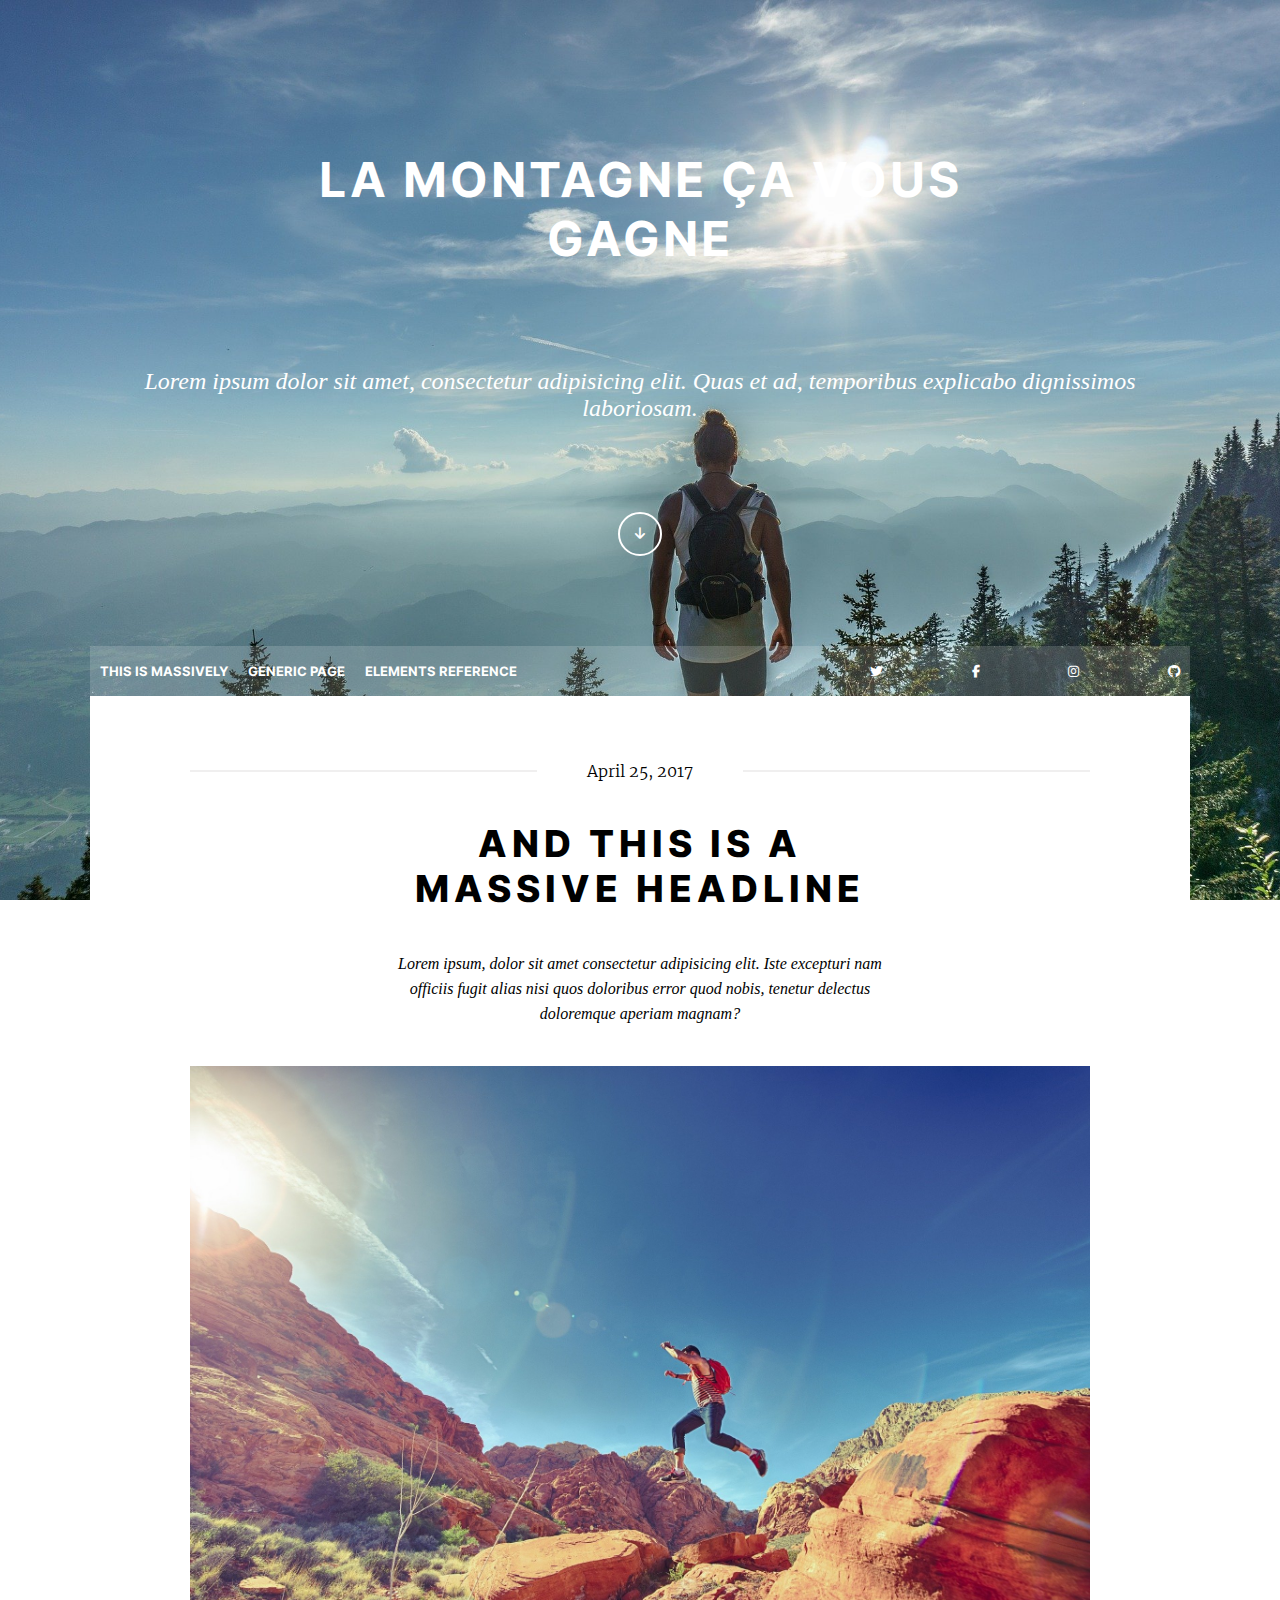
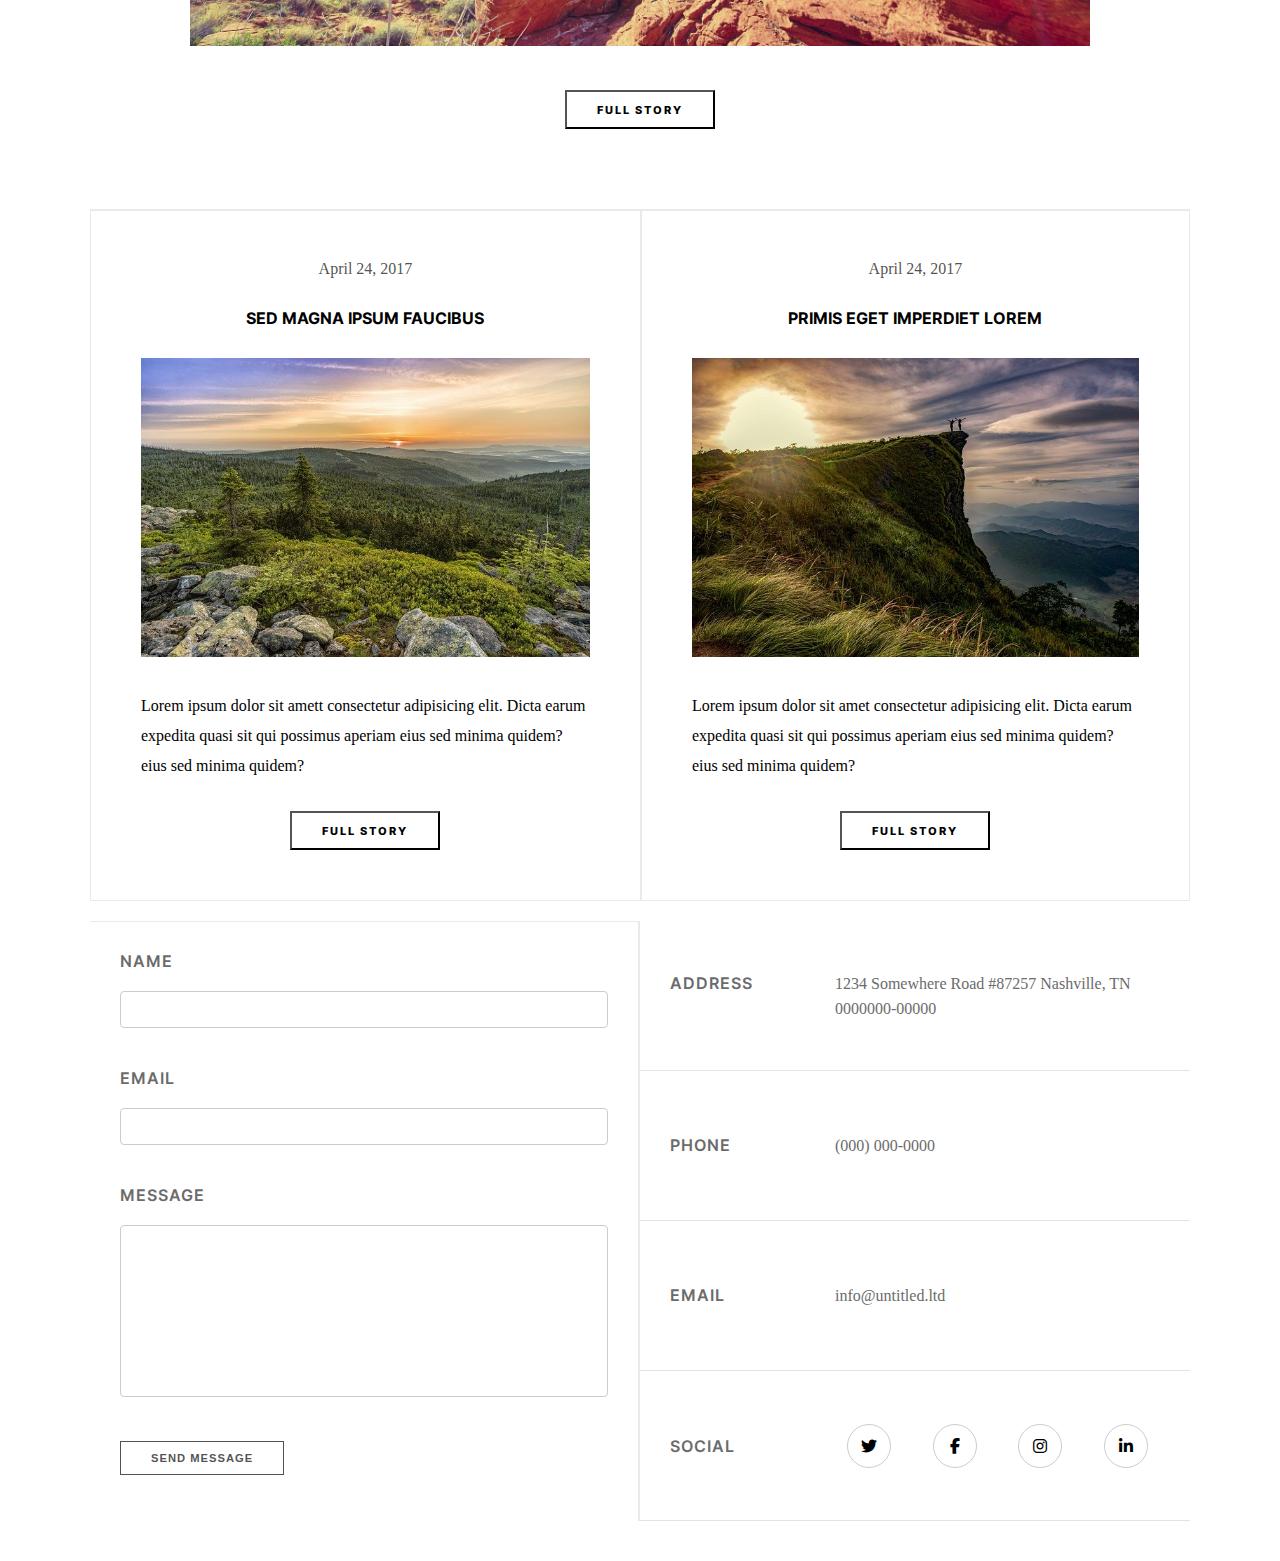
==== index.html @ 42249252 "ok" ====
<!DOCTYPE html>
<html lang="fr">
  <head>
    <meta charset="UTF-8" />
    <meta http-equiv="X-UA-Compatible" content="IE=edge" />
    <meta name="viewport" content="width=device-width, initial-scale=1.0" />
    <title>La Montagne</title>
    
    <link rel="stylesheet" href="assets/styles/index.css">
    <!-- Fonts awesome -->
    <link
      rel="stylesheet"
      href="https://cdnjs.cloudflare.com/ajax/libs/font-awesome/6.3.0/css/all.min.css"
      referrerpolicy="no-referrer"
    />
  </head>
  <body>
    <header>
      <h1>la montagne ça vous gagne</h1>
      <p>
        Lorem ipsum dolor sit amet, consectetur adipisicing elit. Quas et ad,
        temporibus explicabo dignissimos laboriosam.
      </p>
      <button class="arrow"><i class="fa-solid fa-arrow-down"></i></i></button>     

      <nav>         
          <ul class="left-side">
          <li><a href="#">this is massively</a></li>
          <li><a href="#">generic page</a></li>
          <li><a href="#">elements reference</a></li>
          </ul>
          <ul class="right-side">
          <li><a href=""><i class="fa-brands fa-twitter"></i></a></li>
          <li><a href=""><i class="fa-brands fa-facebook-f"></i></a></li>
          <li><a href=""><i class="fa-brands fa-instagram"></i></a></li>
          <li><a href=""><i class="fa-brands fa-github"></i></a></li>
          </ul>        
      </nav>

    </header>

    <section class="section1">
        <div class="massive">
          <div class="hr-sect">April 25, 2017</div>
                <h2>and this is a massive headline</h2>
            <p>Lorem ipsum, dolor sit amet consectetur adipisicing elit. Iste excepturi nam officiis fugit alias nisi quos doloribus error quod nobis, tenetur delectus doloremque aperiam magnam?</p>
         <img src="assets/images/pic01.jpg" alt="">
         <button><a href="">full story</a></button>
        </div>
    </section>

    <section class="section2">
        <div class="container">
            <div class="date">april 24, 2017</div>
            <h3>sed magna ipsum faucibus</h3>
            <div class="mn-pic">
              <img src="/assets/images/pic02.jpg" alt="photo foret luxuriante" />
              <p>Lorem ipsum dolor sit amett consectetur adipisicing elit. Dicta earum expedita quasi sit qui possimus aperiam eius sed minima quidem? eius sed minima quidem?</p>
            </div>
            <button><a href="">full story</a></button>
        </div>
    
        <div class="container"">
            <div class="date">april 24, 2017</div>
            <h3>primis eget imperdiet lorem</h3>
            <div class="mn-pic">
              <img src="/assets/images/pic03.jpg" alt="photo d'une falaise en plein foret" />
              <p>Lorem ipsum dolor sit amet consectetur adipisicing elit. Dicta earum expedita quasi sit qui possimus aperiam eius sed minima quidem? eius sed minima quidem?</p>
            </div>
            <button><a href="">full story</a></button>
        </div>
    </section>

    <footer>
        <form action="">
            <div class="form">
                <div class="name">
                    <label for="name">name</label>
                    <input type="text">
                </div>
                <div class="email">
                    <label for="email">email</label>
                    <input type="text">
                </div>
                <div class="message">
                    <label for="message">message</label>
                    <textarea name="" id="" cols="30" rows="10"></textarea>
                </div>
                <button type="submit">send message</button>
            </div>
        </form>
        <div class="contacts">
            <div class="address">
                <span>address</span>
                <p>1234 Somewhere Road #87257 Nashville, TN 0000000-00000</p>
            </div>
            <div class="phone">
                <span>phone</span>
                <p>(000) 000-0000</p>
            </div>
            <div class="email">
                <span>email</span>
                <p>info@untitled.ltd</p>
            </div>
            <div class="social">
                <span>social</span>
                <ul>
                    <li>
                      <a href="">
                        <i class="fa-brands fa-twitter"></i>
                      </a>
                    </li>
                    <li>
                      <a href="">
                        <i class="fa-brands fa-facebook-f"></i>
                      </a>
                    </li>
                    <li>
                      <a href="">
                        <i class="fa-brands fa-instagram"></i>
                      </a>
                    </li>
                    <li>
                      <a href="">
                        <i class="fa-brands fa-linkedin-in"></i>
                      </a>
                    </li>
                    
                  </ul>
            </div>
        </div>
    </footer>
  </body>
</html>
---- assets/styles/index.css ----
@font-face {
  font-family: "font1";
  src: url(/assets/fonts/Inter-VariableFont_slnt\,wght.ttf);
}
@font-face {
  font-family: "font2";
  src: url(/assets/fonts/Merriweather-Light.ttf);
}
* {
  margin: 0;
  padding: 0;
  box-sizing: border-box;
  list-style: none;
}

body {
  background: url(/assets/images/bg.jpg) fixed center/cover;
  margin: 0 auto;
  max-width: 1100px;
}
@media screen and (max-width: 690px) {
  body {
    margin: 10px;
  }
}

a {
  text-decoration: none;
  font-family: font1, sans-serif;
}

header {
  min-height: 400px;
  background-color: transparent;
  margin: 0 auto;
  padding: 50px 0 0 0;
}
@media screen and (max-width: 690px) {
  header {
    width: 100%;
  }
}
header h1 {
  font-family: font1, sans-serif;
  color: #fff;
  font-weight: bold;
  text-transform: uppercase;
  letter-spacing: 3px;
  text-align: center;
  width: 700px;
  margin: 100px auto;
  font-size: 3rem;
}
@media screen and (max-width: 690px) {
  header h1 {
    font-size: 2rem;
    width: 100%;
  }
}
header p {
  font-style: italic;
  color: #fff;
  text-align: center;
  margin: 20px;
  font-size: 1.5rem;
}
header button {
  margin: 0 auto;
  border-radius: 50%;
  border: 2px solid #fff;
  padding: 10px;
  border-radius: 50px;
  width: 44px;
  height: 44px;
  display: flex;
  justify-content: center;
  align-items: center;
  transition: 0.3s;
  background: transparent;
  margin-top: 90px;
}
header .arrow {
  display: flex;
  justify-content: center;
  color: #fff;
}

nav {
  display: flex;
  justify-content: space-between;
  background-color: rgba(255, 255, 255, 0.164);
  margin-top: 90px;
  height: 50px;
}
nav .right-side {
  width: 30%;
}
@media screen and (max-width: 690px) {
  nav .right-side {
    display: none;
  }
}
@media screen and (max-width: 690px) {
  nav .left-side {
    width: 100%;
    text-align: center;
  }
}
nav ul {
  overflow: hidden;
  display: flex;
  justify-content: space-between;
}
nav li {
  display: flex;
  justify-content: space-between;
  align-items: center;
}
nav li:hover {
  background: rgb(240, 239, 239);
}
nav a {
  color: #fff;
  font-family: font1, sans-serif;
  font-weight: 700;
  text-transform: uppercase;
  font-size: 0.8rem;
  height: auto;
  padding: 10px;
  transition: 0.9s;
}
nav a:hover {
  color: black;
}

.section1 {
  background: #fff;
  padding-bottom: 30px;
}
.section1 .massive {
  text-align: center;
  padding: 50px;
}
.section1 .hr-sect {
  display: flex;
  flex-basis: 80%;
  align-items: center;
  color: black;
  font-family: font2, sans-serif;
  margin: 15px 0px;
}
.section1 .hr-sect:before,
.section1 .hr-sect:after {
  content: "";
  flex-grow: 1;
  background: rgb(240, 239, 239);
  height: 1.6px;
  line-height: 0px;
  margin: 0px 50px 0 50px;
}
.section1 h2 {
  font-family: font1, sans-serif;
  text-transform: uppercase;
  max-width: 500px;
  margin: 40px auto;
  letter-spacing: 2px;
  font-weight: 800;
  font-size: 2.3rem;
  letter-spacing: 5px;
}
.section1 p {
  max-width: 500px;
  margin: 0 auto;
  line-height: 25px;
  font-style: italic;
}
.section1 img {
  padding: 40px 0 40px;
  max-width: 90%;
  height: auto;
}

.section2 {
  background: #fff;
  display: flex;
  justify-content: space-around;
  text-align: center;
}
@media screen and (max-width: 690px) {
  .section2 {
    display: block;
  }
}
.section2 .container {
  max-width: 1100px;
  padding: 50px;
  box-shadow: inset 0 1px 0 rgba(0, 0, 0, 0.082);
  border: 1px solid rgba(0, 0, 0, 0.082);
}
.section2 .date {
  text-transform: capitalize;
  margin-bottom: 30px;
  color: rgba(37, 36, 36, 0.797);
}
.section2 h3 {
  text-transform: uppercase;
  font-size: 1rem;
  font-family: font1, sans-serif;
  margin-bottom: 30px;
}
.section2 img {
  -o-object-fit: cover;
     object-fit: cover;
  width: 100%;
  margin-bottom: 30px;
}
.section2 p {
  text-align: left;
  margin-bottom: 30px;
  line-height: 30px;
}

footer {
  background: #fff;
  margin: 20px 0 40px 0;
  display: grid;
  grid-template-columns: 50% 50%;
}
@media screen and (max-width: 690px) {
  footer {
    display: block;
  }
}
footer form {
  padding: 30px;
  box-shadow: inset 0 1px 0 rgba(0, 0, 0, 0.082);
  border-right: 2px solid rgba(0, 0, 0, 0.082);
}
footer input[type=text],
footer textarea {
  width: 100%;
  margin: 20px 0 40px;
  border-radius: 4px;
  border: 1px solid #ccc;
  padding: 10px;
  resize: none;
}
footer label {
  text-transform: uppercase;
  color: rgb(107, 107, 107);
  font-family: font1, sans-serif;
  font-weight: 600;
  letter-spacing: 1px;
}
footer button {
  background: transparent;
  padding: 10px 30px 10px 30px;
  cursor: pointer;
  color: rgba(37, 36, 36, 0.797);
  border: 1px solid rgba(37, 36, 36, 0.797);
  font-weight: 800;
  letter-spacing: 1px;
  text-transform: uppercase;
  font-size: 0.7rem;
}
footer button:hover {
  background: rgba(216, 215, 215, 0.711);
}
@media screen and (max-width: 690px) {
  footer .contacts {
    border-top: solid 1px rgba(0, 0, 0, 0.082);
  }
}
footer .contacts div {
  height: 150px;
  display: grid;
  align-items: baseline;
  align-content: center;
  grid-template-columns: 30% 70%;
  border-bottom: 1px solid rgba(216, 215, 215, 0.711);
}
footer .contacts div span {
  text-transform: uppercase;
  font-family: font1, sans-serif;
  font-weight: 600;
  color: rgb(107, 107, 107);
  letter-spacing: 1px;
  padding: 30px;
}
footer .contacts div p {
  color: rgb(107, 107, 107);
  line-height: 25px;
  text-align: left;
  padding: 30px;
}
footer .contacts div ul {
  display: flex;
  justify-content: space-evenly;
}
footer .contacts div a {
  border: 1px solid #ccc;
  border-radius: 50px;
  width: 44px;
  height: 44px;
  display: flex;
  justify-content: center;
  align-items: center;
  transition: 0.3s;
  color: black;
}
footer .contacts div a:hover {
  background: rgba(216, 215, 215, 0.711);
}

button {
  background: transparent;
  padding: 10px 30px 10px 30px;
  cursor: pointer;
}
button:hover {
  background: rgba(216, 215, 215, 0.711);
}
button a {
  color: black;
  font-weight: 800;
  letter-spacing: 2px;
  text-transform: uppercase;
  font-size: 0.7rem;
}/*# sourceMappingURL=index.css.map */
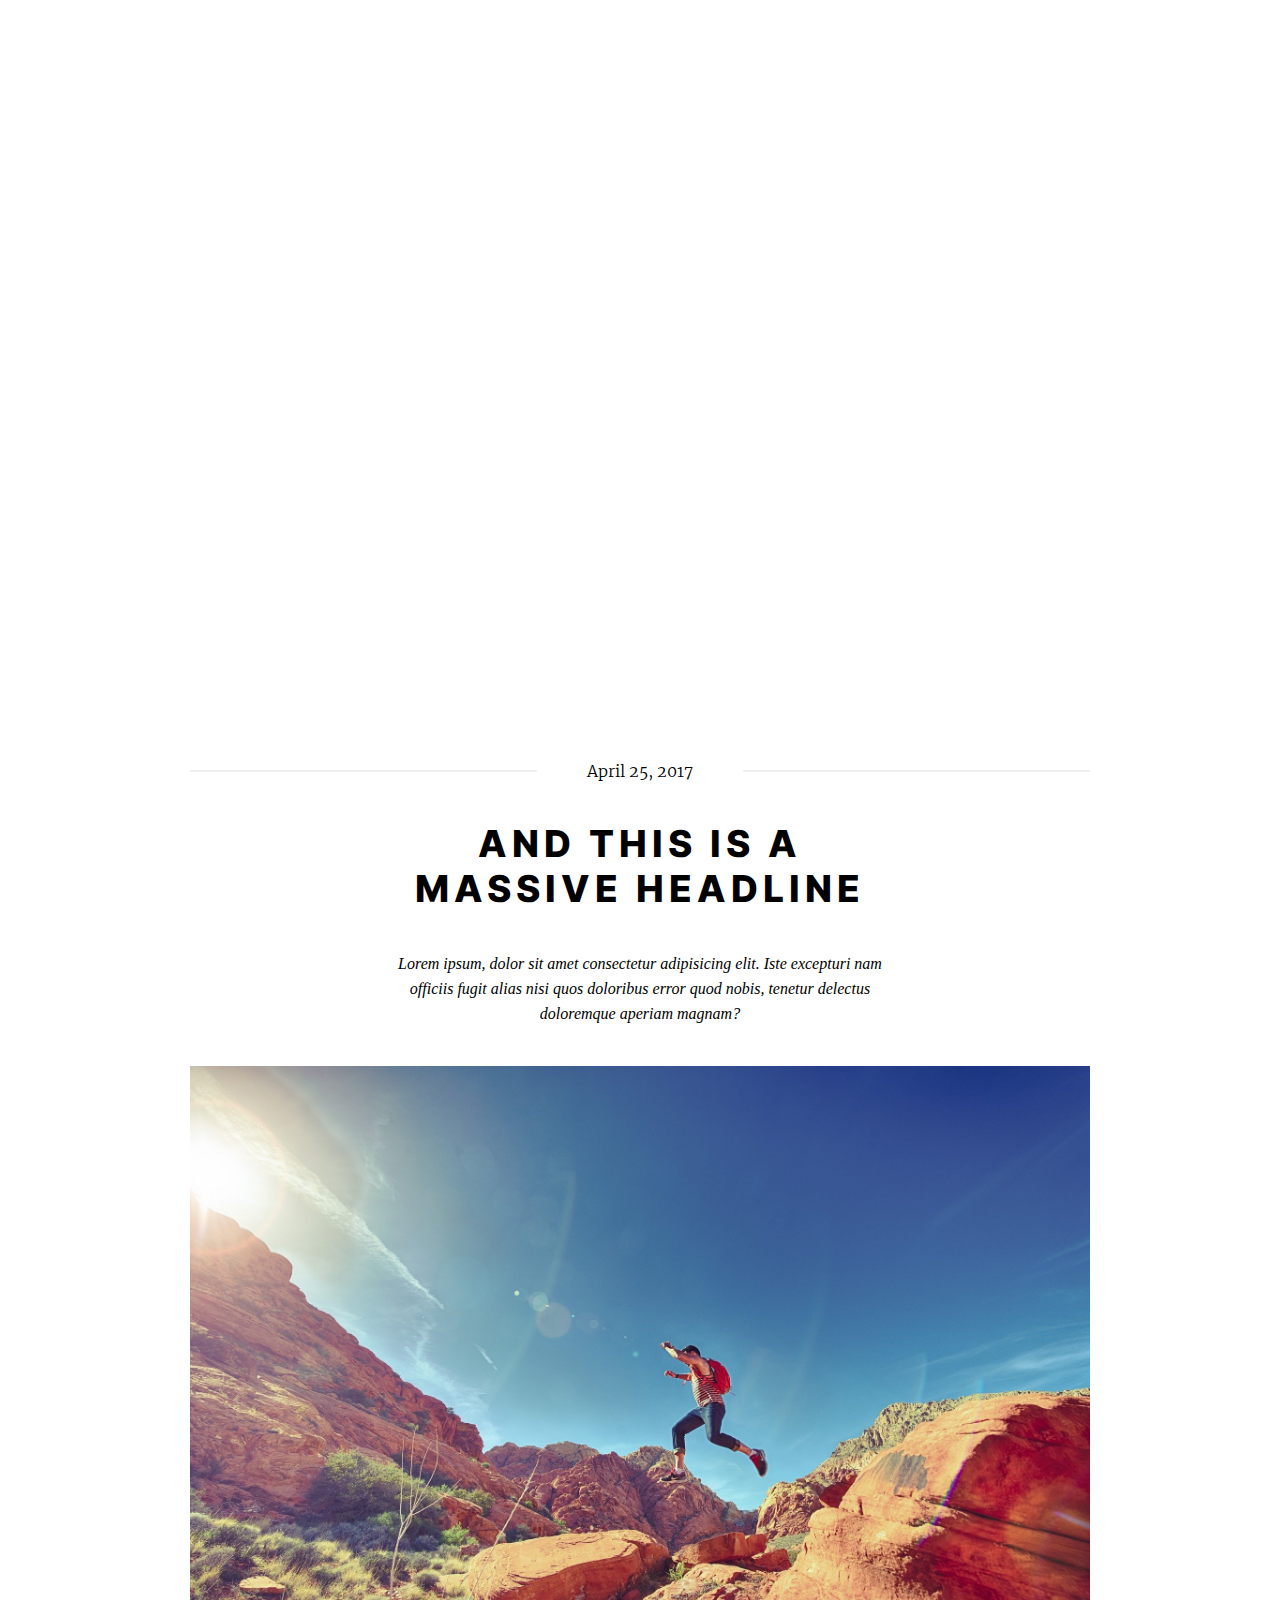
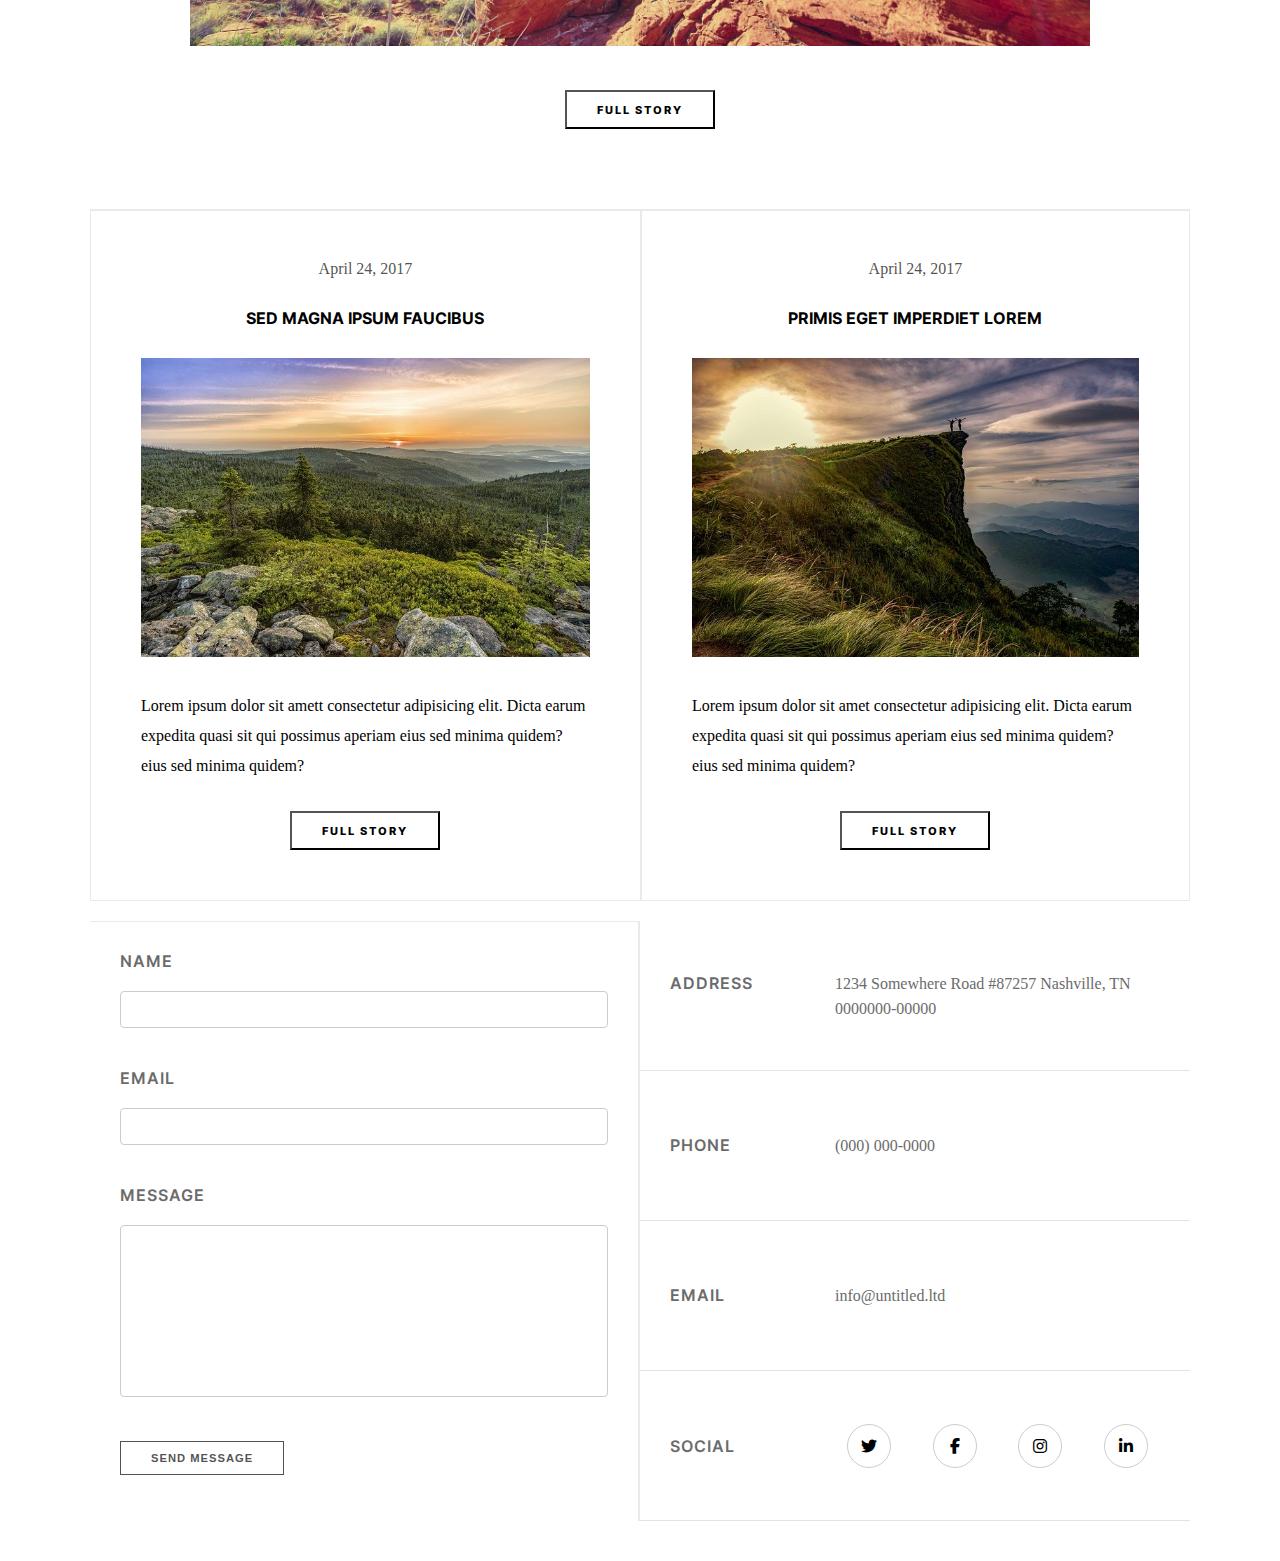
==== commit c26c826f: "ok" ====
--- a/index.html
+++ b/index.html
@@ -4,15 +4,10 @@
     <meta charset="UTF-8" />
     <meta http-equiv="X-UA-Compatible" content="IE=edge" />
     <meta name="viewport" content="width=device-width, initial-scale=1.0" />
-    <title>La Montagne</title>
-    
+    <title>La Montagne</title>    
     <link rel="stylesheet" href="assets/styles/index.css">
     <!-- Fonts awesome -->
-    <link
-      rel="stylesheet"
-      href="https://cdnjs.cloudflare.com/ajax/libs/font-awesome/6.3.0/css/all.min.css"
-      referrerpolicy="no-referrer"
-    />
+    <link rel="stylesheet" href="https://cdnjs.cloudflare.com/ajax/libs/font-awesome/6.3.0/css/all.min.css" referrerpolicy="no-referrer"/>
   </head>
   <body>
     <header>
--- a/assets/styles/index.css
+++ b/assets/styles/index.css
@@ -14,7 +14,7 @@
 }
 
 body {
-  background: url(/assets/images/bg.jpg) fixed center/cover;
+  background: url(../assets/images/bg.jpg) fixed center/cover;
   margin: 0 auto;
   max-width: 1100px;
 }
@@ -127,7 +127,7 @@
   font-size: 0.8rem;
   height: auto;
   padding: 10px;
-  transition: 0.9s;
+  transition: 0.2s;
 }
 nav a:hover {
   color: black;
@@ -252,6 +252,11 @@
   font-weight: 600;
   letter-spacing: 1px;
 }
+@media screen and (max-width: 690px) {
+  footer label {
+    font-size: 0.9rem;
+  }
+}
 footer button {
   background: transparent;
   padding: 10px 30px 10px 30px;
@@ -287,6 +292,11 @@
   letter-spacing: 1px;
   padding: 30px;
 }
+@media screen and (max-width: 690px) {
+  footer .contacts div span {
+    font-size: 0.9rem;
+  }
+}
 footer .contacts div p {
   color: rgb(107, 107, 107);
   line-height: 25px;
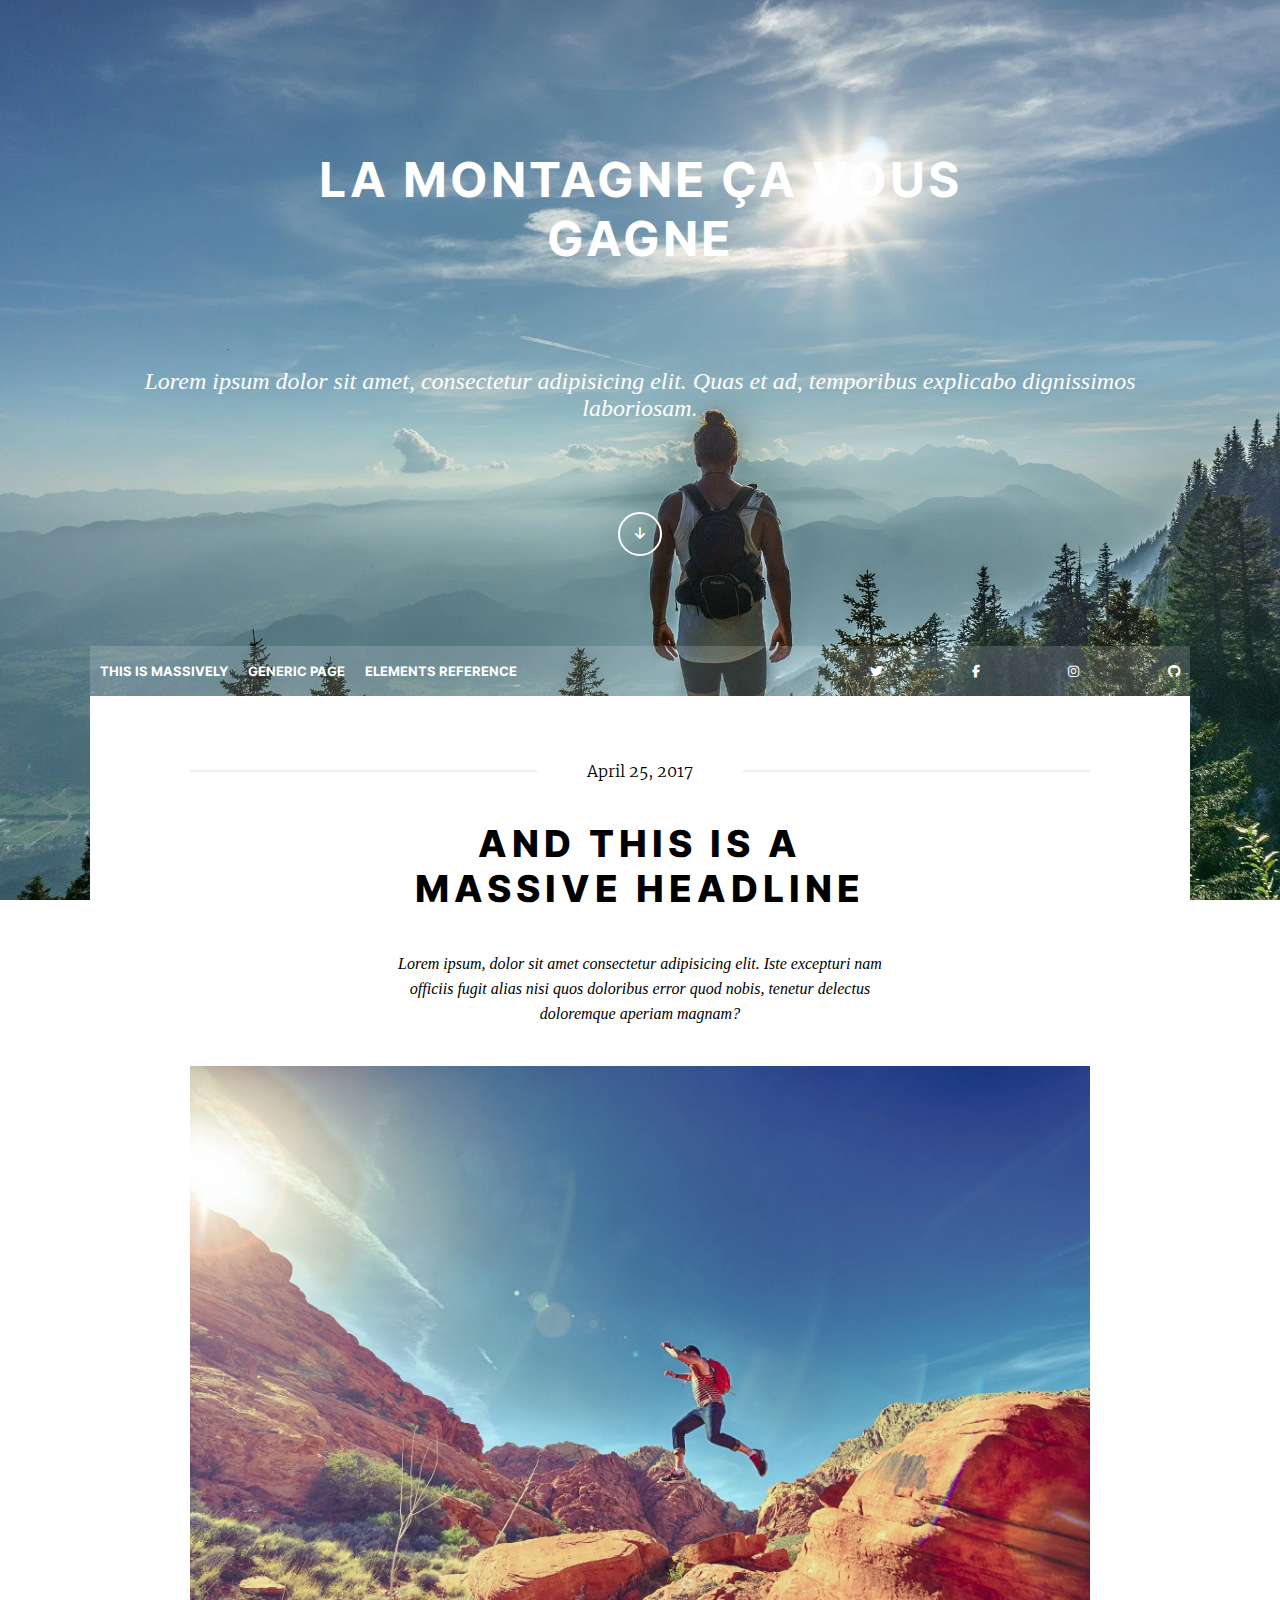
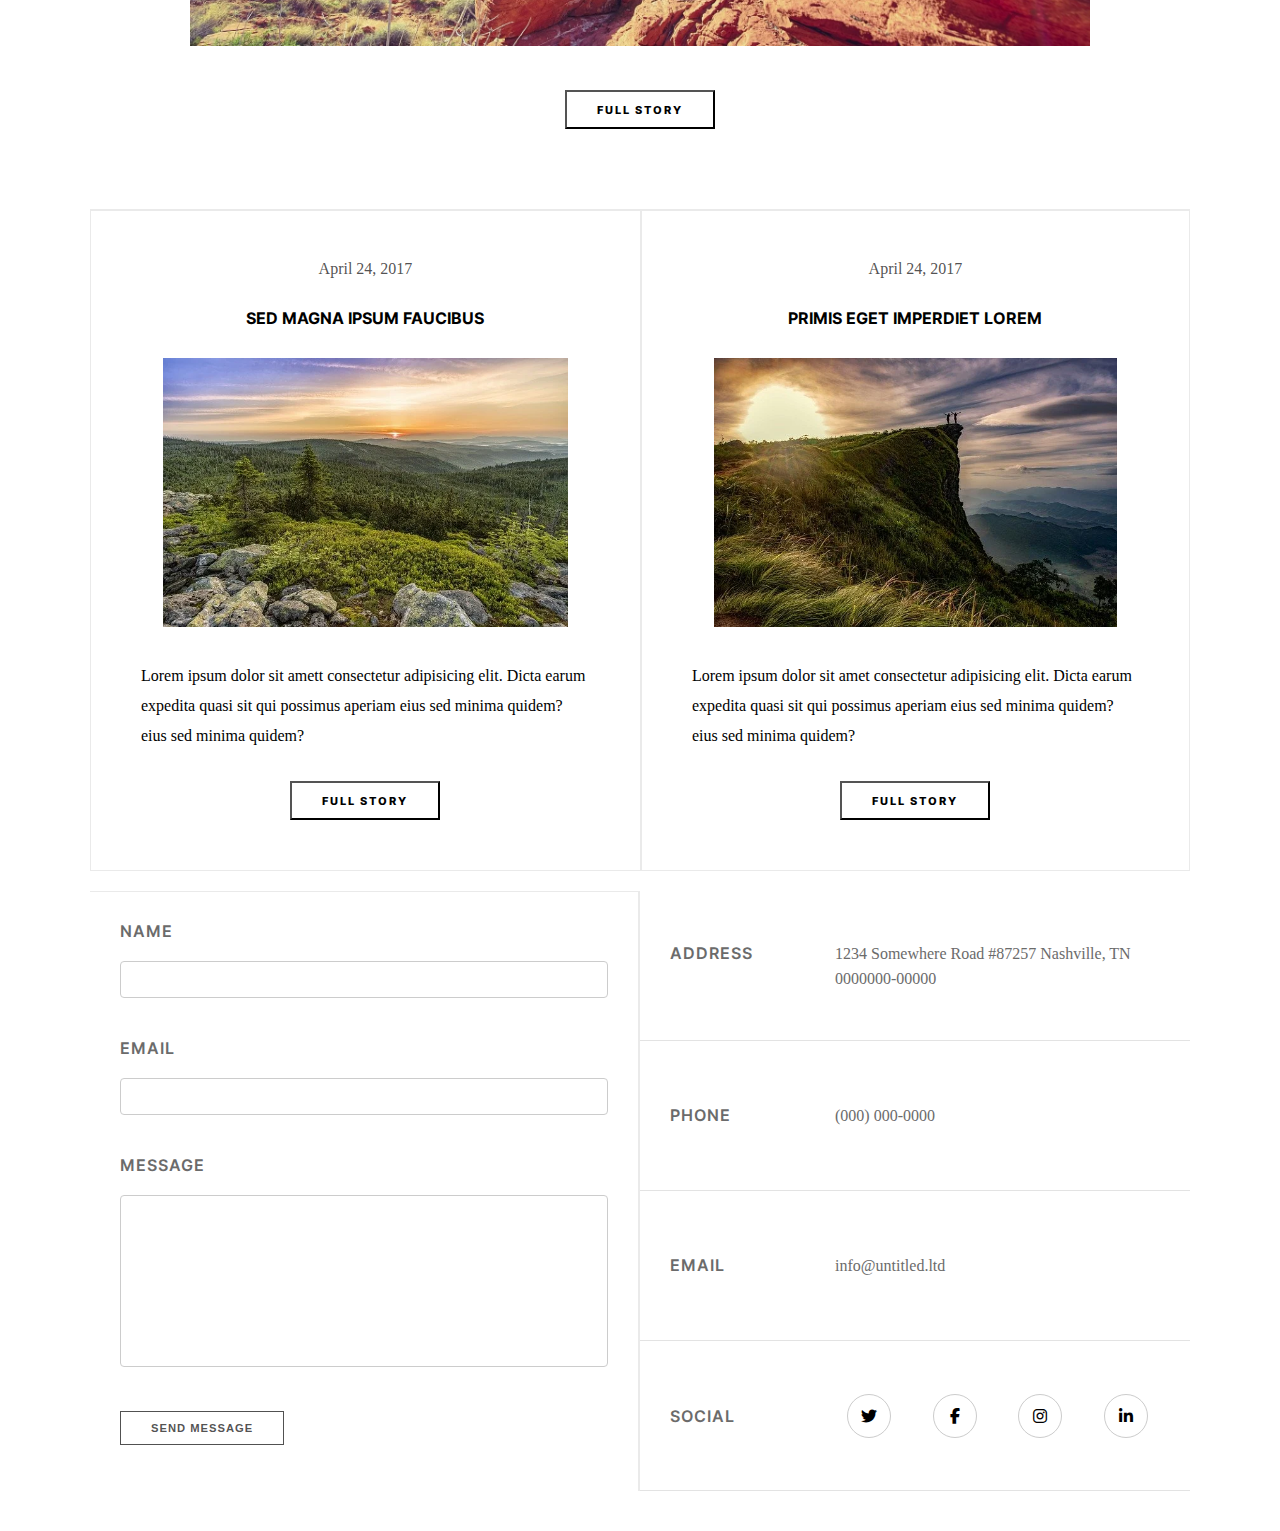
==== commit f0e7be00: "img en webP ok" ====
--- a/index.html
+++ b/index.html
@@ -16,7 +16,7 @@
         Lorem ipsum dolor sit amet, consectetur adipisicing elit. Quas et ad,
         temporibus explicabo dignissimos laboriosam.
       </p>
-      <button class="arrow"><i class="fa-solid fa-arrow-down"></i></i></button>     
+      <button class="arrow" alt="flechepourdescendre"><i class="fa-solid fa-arrow-down"></i></button>     
 
       <nav>         
           <ul class="left-side">
@@ -39,7 +39,7 @@
           <div class="hr-sect">April 25, 2017</div>
                 <h2>and this is a massive headline</h2>
             <p>Lorem ipsum, dolor sit amet consectetur adipisicing elit. Iste excepturi nam officiis fugit alias nisi quos doloribus error quod nobis, tenetur delectus doloremque aperiam magnam?</p>
-         <img src="assets/images/pic01.jpg" alt="">
+         <img src="assets/images/pic01.webp" alt="">
          <button><a href="">full story</a></button>
         </div>
     </section>
@@ -49,17 +49,17 @@
             <div class="date">april 24, 2017</div>
             <h3>sed magna ipsum faucibus</h3>
             <div class="mn-pic">
-              <img src="/assets/images/pic02.jpg" alt="photo foret luxuriante" />
+              <img src="/assets/images/pic02.webp" alt="photo foret luxuriante">
               <p>Lorem ipsum dolor sit amett consectetur adipisicing elit. Dicta earum expedita quasi sit qui possimus aperiam eius sed minima quidem? eius sed minima quidem?</p>
             </div>
             <button><a href="">full story</a></button>
         </div>
     
-        <div class="container"">
+        <div class="container">
             <div class="date">april 24, 2017</div>
             <h3>primis eget imperdiet lorem</h3>
             <div class="mn-pic">
-              <img src="/assets/images/pic03.jpg" alt="photo d'une falaise en plein foret" />
+              <img src="/assets/images/pic03.webp" alt="photo d'une falaise en plein foret">
               <p>Lorem ipsum dolor sit amet consectetur adipisicing elit. Dicta earum expedita quasi sit qui possimus aperiam eius sed minima quidem? eius sed minima quidem?</p>
             </div>
             <button><a href="">full story</a></button>
--- a/assets/styles/index.css
+++ b/assets/styles/index.css
@@ -14,7 +14,7 @@
 }
 
 body {
-  background: url(../assets/images/bg.jpg) fixed center/cover;
+  background: url(/assets/images/bg.webp) fixed center/cover;
   margin: 0 auto;
   max-width: 1100px;
 }
@@ -211,7 +211,8 @@
 .section2 img {
   -o-object-fit: cover;
      object-fit: cover;
-  width: 100%;
+  max-width: 90%;
+  height: auto;
   margin-bottom: 30px;
 }
 .section2 p {
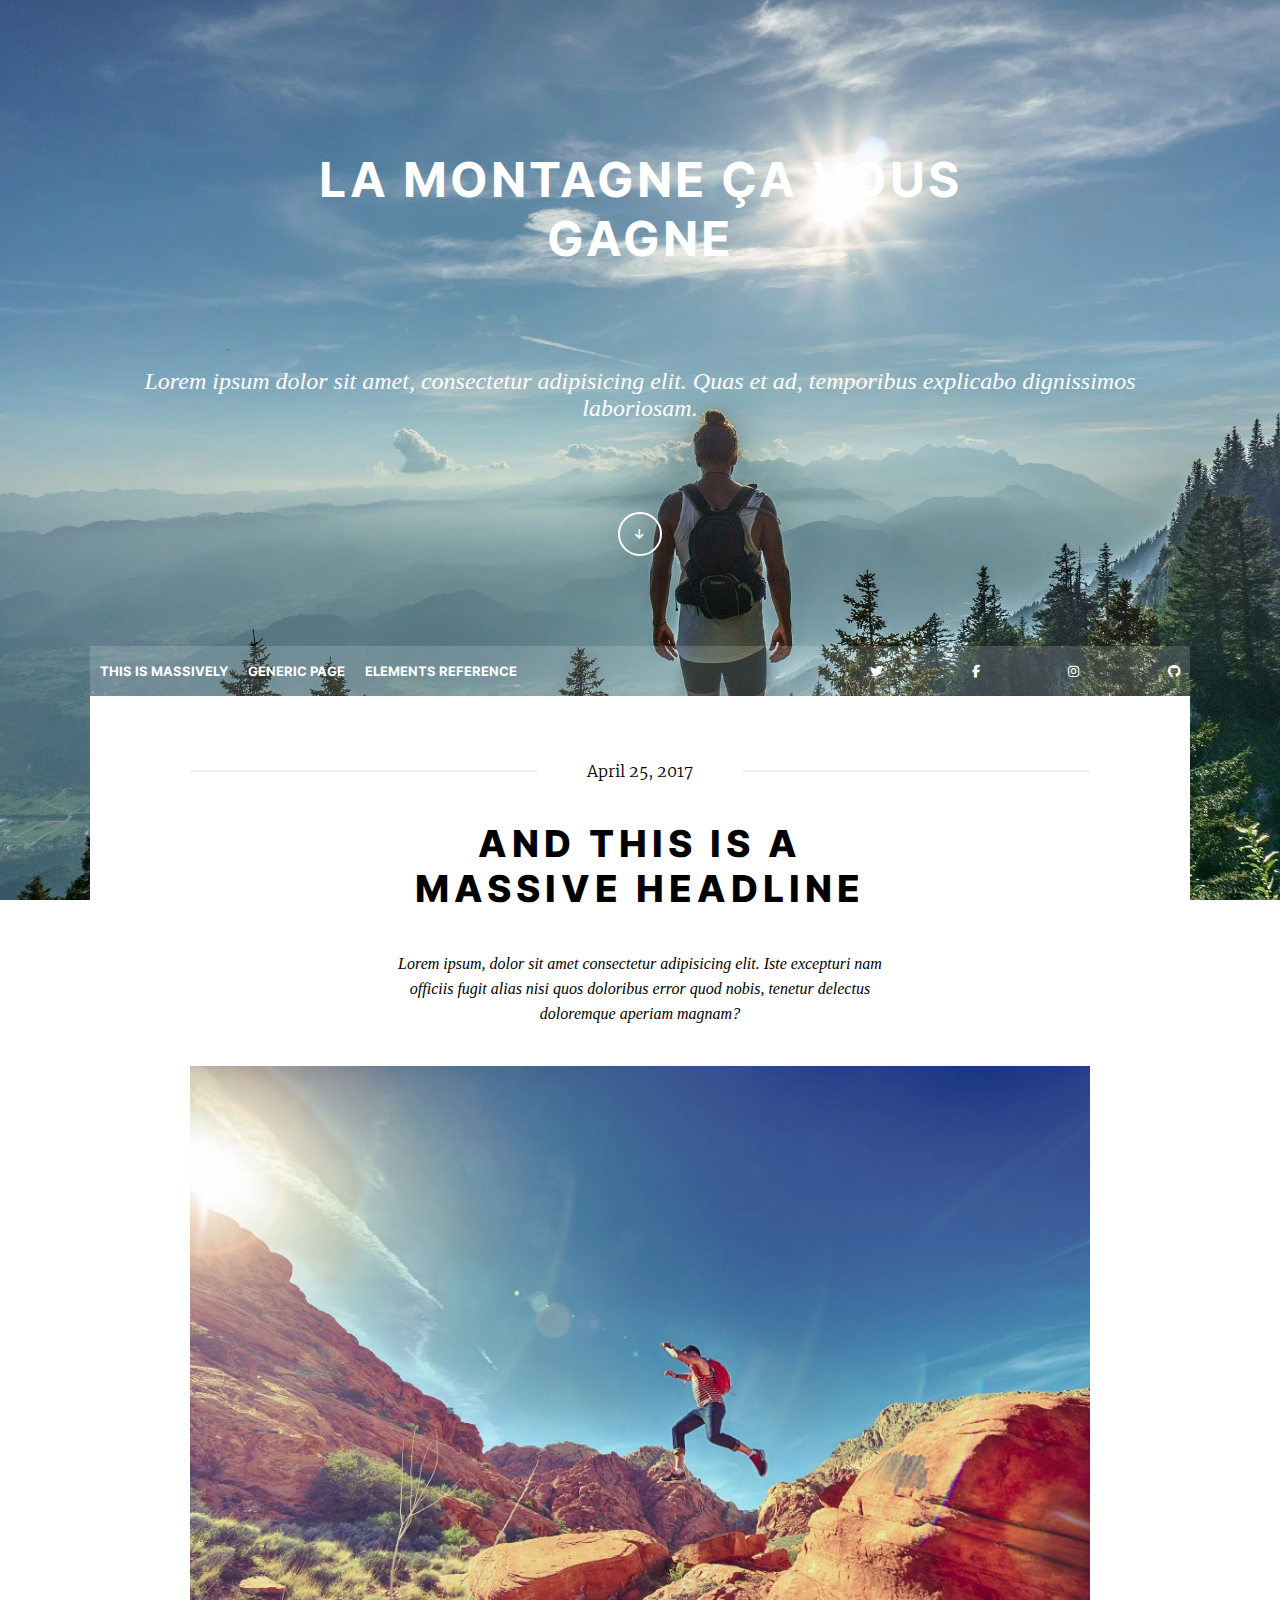
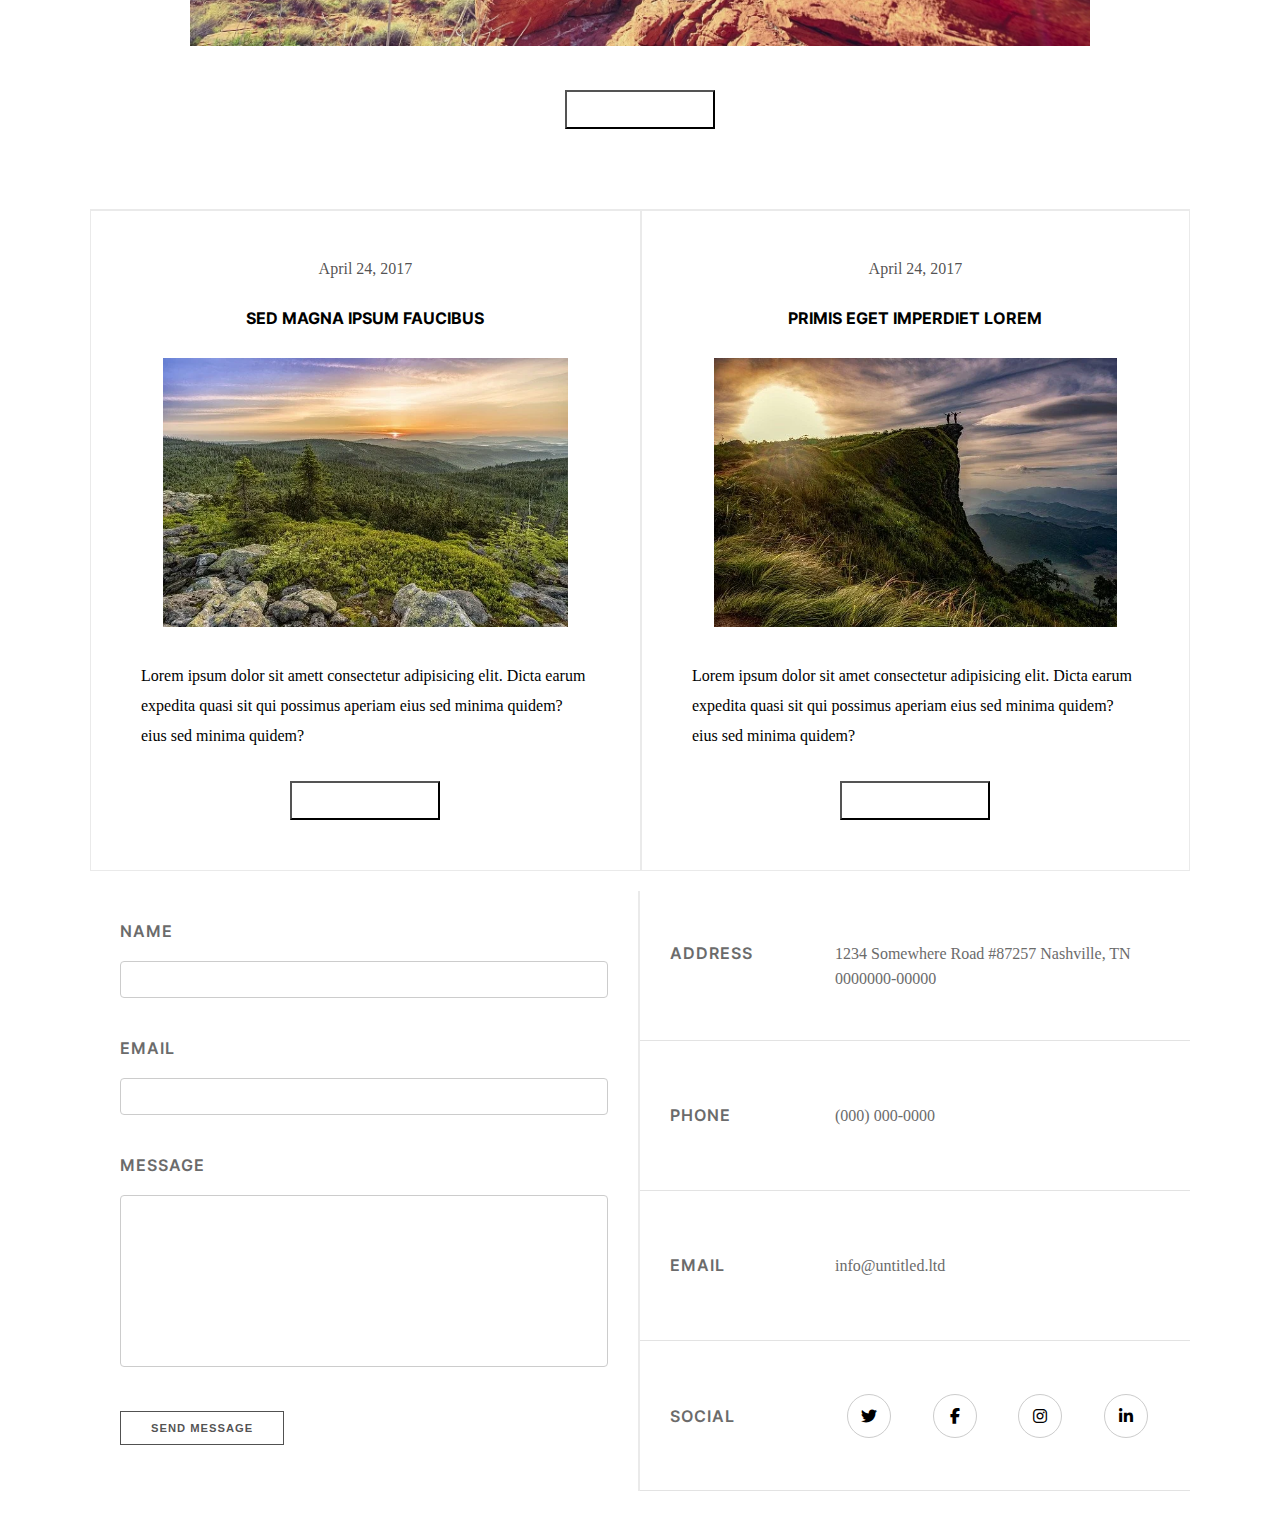
==== commit ea925ce6: "ajout href btn arrow vers header" ====
--- a/index.html
+++ b/index.html
@@ -2,12 +2,17 @@
 <html lang="fr">
   <head>
     <meta charset="UTF-8" />
-    <meta http-equiv="X-UA-Compatible" content="IE=edge" />
+    <meta http-equiv="X-UA-Compatible" content="IE=8" />
     <meta name="viewport" content="width=device-width, initial-scale=1.0" />
-    <title>La Montagne</title>    
-    <link rel="stylesheet" href="assets/styles/index.css">
+    <title>La Montagne</title>
+
+    <link rel="stylesheet" href="assets/styles/index.css" />
     <!-- Fonts awesome -->
-    <link rel="stylesheet" href="https://cdnjs.cloudflare.com/ajax/libs/font-awesome/6.3.0/css/all.min.css" referrerpolicy="no-referrer"/>
+    <link
+      rel="stylesheet"
+      href="https://cdnjs.cloudflare.com/ajax/libs/font-awesome/6.3.0/css/all.min.css"
+      referrerpolicy="no-referrer"
+    />
   </head>
   <body>
     <header>
@@ -16,114 +21,137 @@
         Lorem ipsum dolor sit amet, consectetur adipisicing elit. Quas et ad,
         temporibus explicabo dignissimos laboriosam.
       </p>
-      <button class="arrow" alt="flechepourdescendre"><i class="fa-solid fa-arrow-down"></i></button>     
+      <button class="arrow" id="#header" alt="flechepourdescendre">
+        <a href="#header"><i class="fa-solid fa-arrow-down"></i></a>
+      </button>
 
-      <nav>         
-          <ul class="left-side">
+      <nav>
+        <ul class="left-side">
           <li><a href="#">this is massively</a></li>
           <li><a href="#">generic page</a></li>
           <li><a href="#">elements reference</a></li>
-          </ul>
-          <ul class="right-side">
-          <li><a href=""><i class="fa-brands fa-twitter"></i></a></li>
-          <li><a href=""><i class="fa-brands fa-facebook-f"></i></a></li>
-          <li><a href=""><i class="fa-brands fa-instagram"></i></a></li>
-          <li><a href=""><i class="fa-brands fa-github"></i></a></li>
-          </ul>        
+        </ul>
+        <ul class="right-side">
+          <li>
+            <a href=""><i class="fa-brands fa-twitter"></i></a>
+          </li>
+          <li>
+            <a href=""><i class="fa-brands fa-facebook-f"></i></a>
+          </li>
+          <li>
+            <a href=""><i class="fa-brands fa-instagram"></i></a>
+          </li>
+          <li>
+            <a href=""><i class="fa-brands fa-github"></i></a>
+          </li>
+        </ul>
       </nav>
-
     </header>
 
-    <section class="section1">
-        <div class="massive">
-          <div class="hr-sect">April 25, 2017</div>
-                <h2>and this is a massive headline</h2>
-            <p>Lorem ipsum, dolor sit amet consectetur adipisicing elit. Iste excepturi nam officiis fugit alias nisi quos doloribus error quod nobis, tenetur delectus doloremque aperiam magnam?</p>
-         <img src="assets/images/pic01.webp" alt="">
-         <button><a href="">full story</a></button>
-        </div>
+    <section class="section1" id="header">
+      <div class="massive">
+        <div class="hr-sect">April 25, 2017</div>
+        <h2>and this is a massive headline</h2>
+        <p>
+          Lorem ipsum, dolor sit amet consectetur adipisicing elit. Iste
+          excepturi nam officiis fugit alias nisi quos doloribus error quod
+          nobis, tenetur delectus doloremque aperiam magnam?
+        </p>
+        <img src="assets/images/pic01.webp" alt="" />
+        <button><a href="">full story</a></button>
+      </div>
     </section>
 
     <section class="section2">
-        <div class="container">
-            <div class="date">april 24, 2017</div>
-            <h3>sed magna ipsum faucibus</h3>
-            <div class="mn-pic">
-              <img src="/assets/images/pic02.webp" alt="photo foret luxuriante">
-              <p>Lorem ipsum dolor sit amett consectetur adipisicing elit. Dicta earum expedita quasi sit qui possimus aperiam eius sed minima quidem? eius sed minima quidem?</p>
-            </div>
-            <button><a href="">full story</a></button>
+      <div class="container">
+        <div class="date">april 24, 2017</div>
+        <h3>sed magna ipsum faucibus</h3>
+        <div class="mn-pic">
+          <img src="assets/images/pic02.webp" alt="photo foret luxuriante" />
+          <p>
+            Lorem ipsum dolor sit amett consectetur adipisicing elit. Dicta
+            earum expedita quasi sit qui possimus aperiam eius sed minima
+            quidem? eius sed minima quidem?
+          </p>
         </div>
-    
-        <div class="container">
-            <div class="date">april 24, 2017</div>
-            <h3>primis eget imperdiet lorem</h3>
-            <div class="mn-pic">
-              <img src="/assets/images/pic03.webp" alt="photo d'une falaise en plein foret">
-              <p>Lorem ipsum dolor sit amet consectetur adipisicing elit. Dicta earum expedita quasi sit qui possimus aperiam eius sed minima quidem? eius sed minima quidem?</p>
-            </div>
-            <button><a href="">full story</a></button>
+        <button><a href="">full story</a></button>
+      </div>
+
+      <div class="container">
+        <div class="date">april 24, 2017</div>
+        <h3>primis eget imperdiet lorem</h3>
+        <div class="mn-pic">
+          <img
+            src="assets/images/pic03.webp"
+            alt="photo falaise dans une foret"
+          />
+          <p>
+            Lorem ipsum dolor sit amet consectetur adipisicing elit. Dicta earum
+            expedita quasi sit qui possimus aperiam eius sed minima quidem? eius
+            sed minima quidem?
+          </p>
         </div>
+        <button><a href="">full story</a></button>
+      </div>
     </section>
 
     <footer>
-        <form action="">
-            <div class="form">
-                <div class="name">
-                    <label for="name">name</label>
-                    <input type="text">
-                </div>
-                <div class="email">
-                    <label for="email">email</label>
-                    <input type="text">
-                </div>
-                <div class="message">
-                    <label for="message">message</label>
-                    <textarea name="" id="" cols="30" rows="10"></textarea>
-                </div>
-                <button type="submit">send message</button>
-            </div>
-        </form>
-        <div class="contacts">
-            <div class="address">
-                <span>address</span>
-                <p>1234 Somewhere Road #87257 Nashville, TN 0000000-00000</p>
-            </div>
-            <div class="phone">
-                <span>phone</span>
-                <p>(000) 000-0000</p>
-            </div>
-            <div class="email">
-                <span>email</span>
-                <p>info@untitled.ltd</p>
-            </div>
-            <div class="social">
-                <span>social</span>
-                <ul>
-                    <li>
-                      <a href="">
-                        <i class="fa-brands fa-twitter"></i>
-                      </a>
-                    </li>
-                    <li>
-                      <a href="">
-                        <i class="fa-brands fa-facebook-f"></i>
-                      </a>
-                    </li>
-                    <li>
-                      <a href="">
-                        <i class="fa-brands fa-instagram"></i>
-                      </a>
-                    </li>
-                    <li>
-                      <a href="">
-                        <i class="fa-brands fa-linkedin-in"></i>
-                      </a>
-                    </li>
-                    
-                  </ul>
-            </div>
+      <form action="">
+        <div class="form">
+          <div class="name">
+            <label for="name">name</label>
+            <input type="text" />
+          </div>
+          <div class="email">
+            <label for="email">email</label>
+            <input type="text" />
+          </div>
+          <div class="message">
+            <label for="message">message</label>
+            <textarea name="" id="" cols="30" rows="10"></textarea>
+          </div>
+          <button type="submit">send message</button>
         </div>
+      </form>
+      <div class="contacts">
+        <div class="address">
+          <span>address</span>
+          <p>1234 Somewhere Road #87257 Nashville, TN 0000000-00000</p>
+        </div>
+        <div class="phone">
+          <span>phone</span>
+          <p>(000) 000-0000</p>
+        </div>
+        <div class="email">
+          <span>email</span>
+          <p>info@untitled.ltd</p>
+        </div>
+        <div class="social">
+          <span>social</span>
+          <ul>
+            <li>
+              <a href="">
+                <i class="fa-brands fa-twitter"></i>
+              </a>
+            </li>
+            <li>
+              <a href="">
+                <i class="fa-brands fa-facebook-f"></i>
+              </a>
+            </li>
+            <li>
+              <a href="">
+                <i class="fa-brands fa-instagram"></i>
+              </a>
+            </li>
+            <li>
+              <a href="">
+                <i class="fa-brands fa-linkedin-in"></i>
+              </a>
+            </li>
+          </ul>
+        </div>
+      </div>
     </footer>
   </body>
 </html>
--- a/assets/styles/index.css
+++ b/assets/styles/index.css
@@ -1,10 +1,10 @@
 @font-face {
   font-family: "font1";
-  src: url(/assets/fonts/Inter-VariableFont_slnt\,wght.ttf);
+  src: url(../fonts/Inter-VariableFont_slnt\,wght.ttf);
 }
 @font-face {
   font-family: "font2";
-  src: url(/assets/fonts/Merriweather-Light.ttf);
+  src: url(../fonts/Merriweather-Light.ttf);
 }
 * {
   margin: 0;
@@ -14,7 +14,7 @@
 }
 
 body {
-  background: url(/assets/images/bg.webp) fixed center/cover;
+  background: url(../images/bg.webp) fixed center/cover;
   margin: 0 auto;
   max-width: 1100px;
 }
@@ -234,7 +234,6 @@
 }
 footer form {
   padding: 30px;
-  box-shadow: inset 0 1px 0 rgba(0, 0, 0, 0.082);
   border-right: 2px solid rgba(0, 0, 0, 0.082);
 }
 footer input[type=text],
@@ -332,7 +331,7 @@
   background: rgba(216, 215, 215, 0.711);
 }
 button a {
-  color: black;
+  color: white;
   font-weight: 800;
   letter-spacing: 2px;
   text-transform: uppercase;
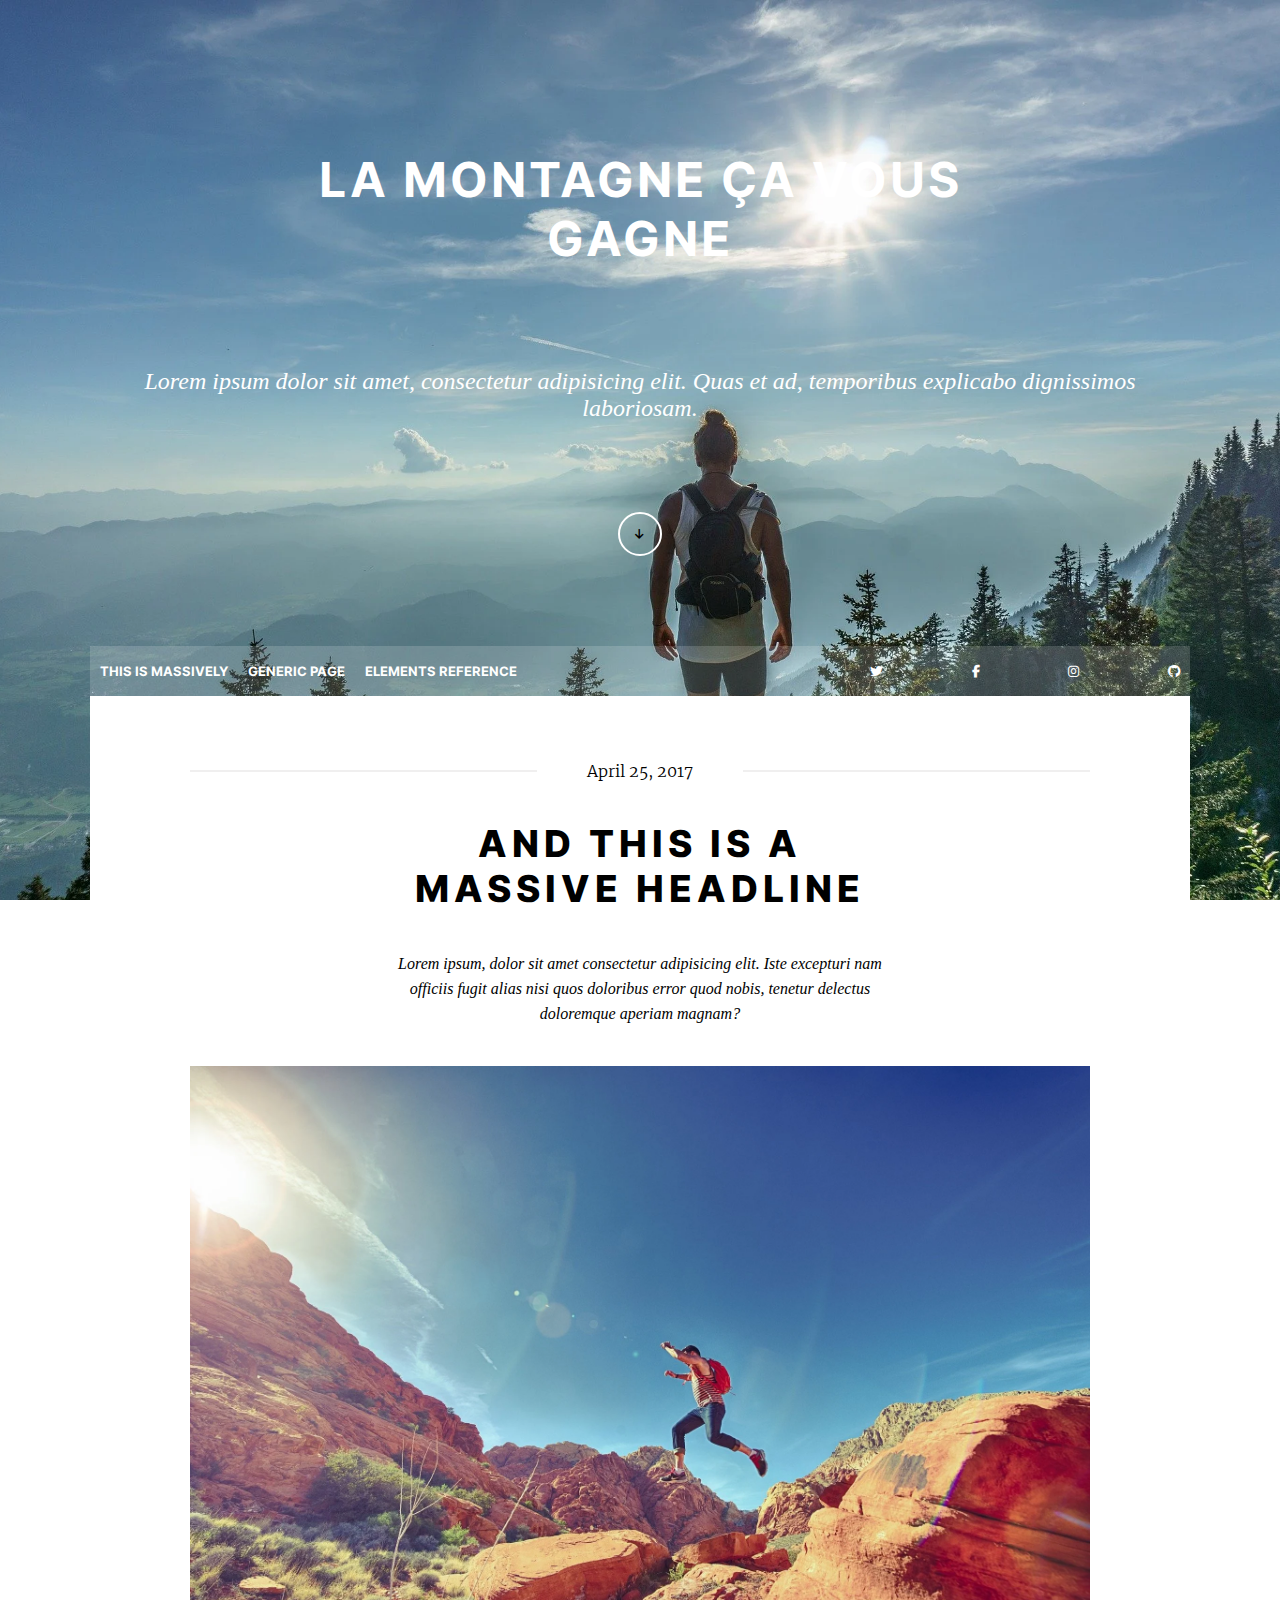
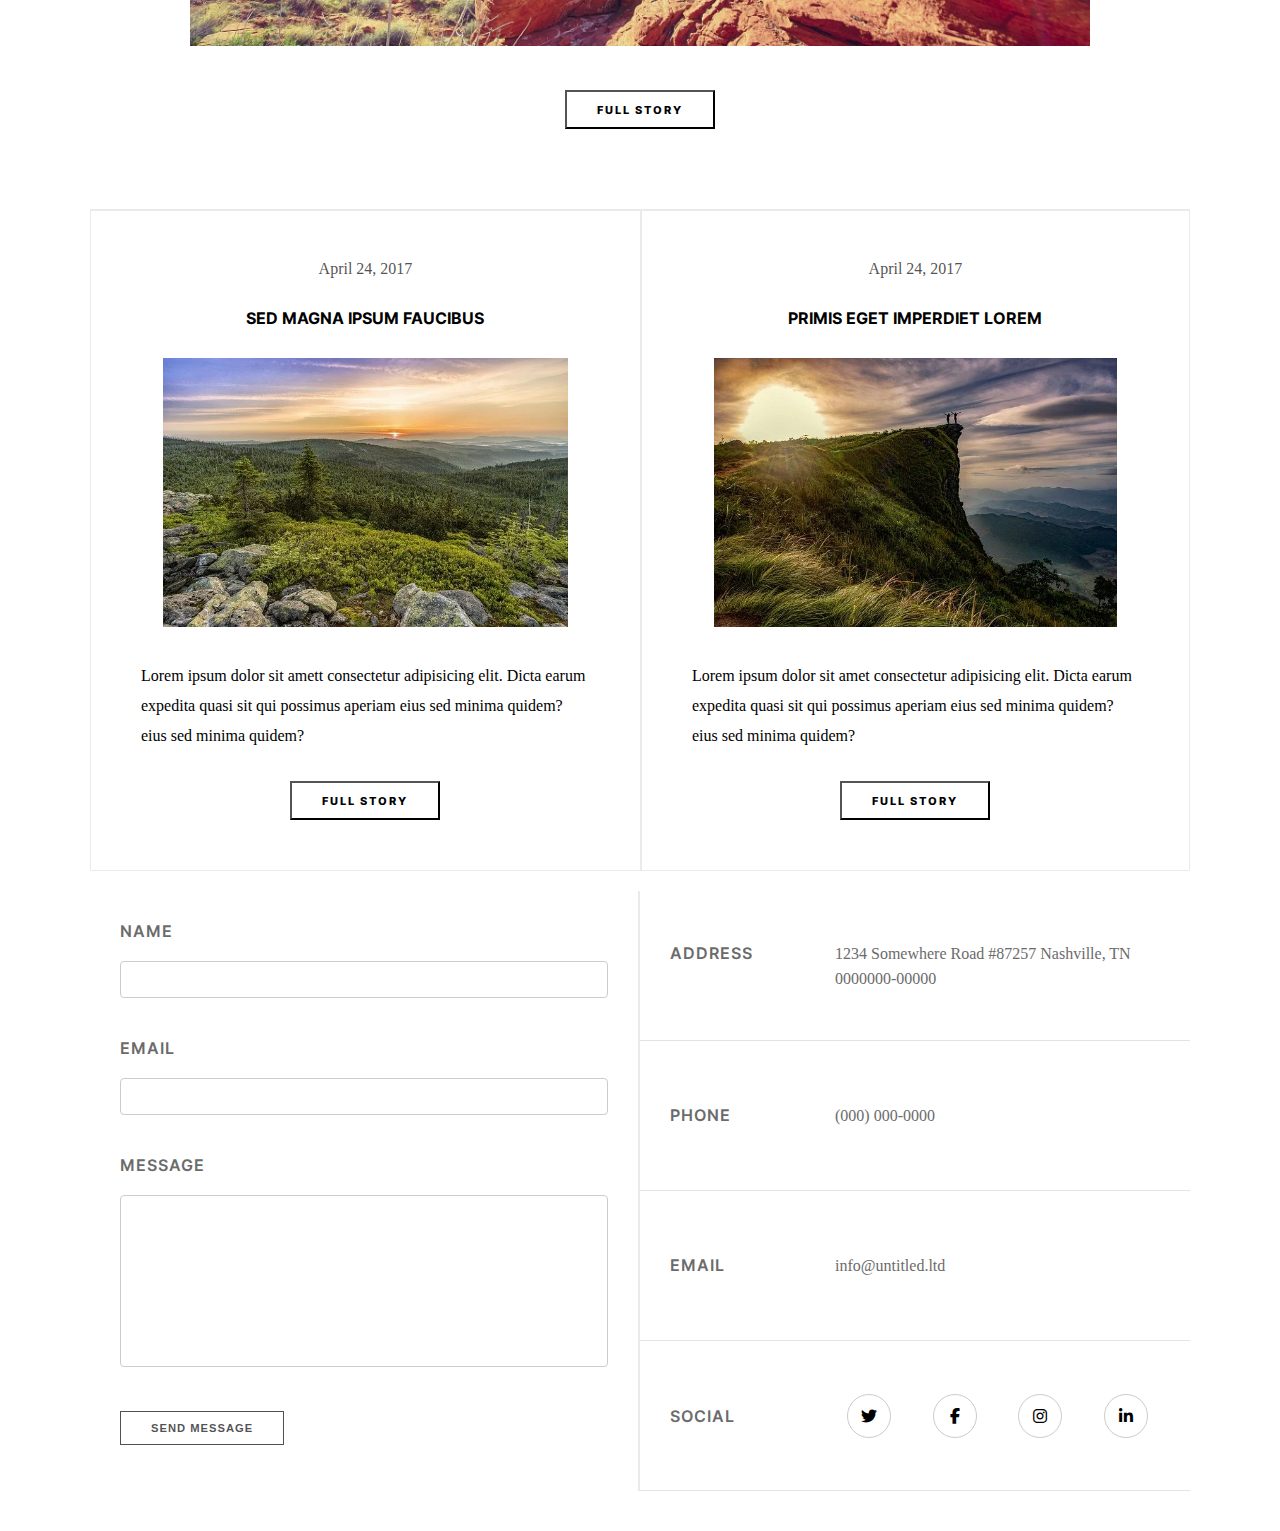
==== commit 441905ea: "button ok" ====
--- a/index.html
+++ b/index.html
@@ -24,7 +24,6 @@
       <button class="arrow" id="#header" alt="flechepourdescendre">
         <a href="#header"><i class="fa-solid fa-arrow-down"></i></a>
       </button>
-
       <nav>
         <ul class="left-side">
           <li><a href="#">this is massively</a></li>
--- a/assets/styles/index.css
+++ b/assets/styles/index.css
@@ -331,7 +331,7 @@
   background: rgba(216, 215, 215, 0.711);
 }
 button a {
-  color: white;
+  color: black;
   font-weight: 800;
   letter-spacing: 2px;
   text-transform: uppercase;
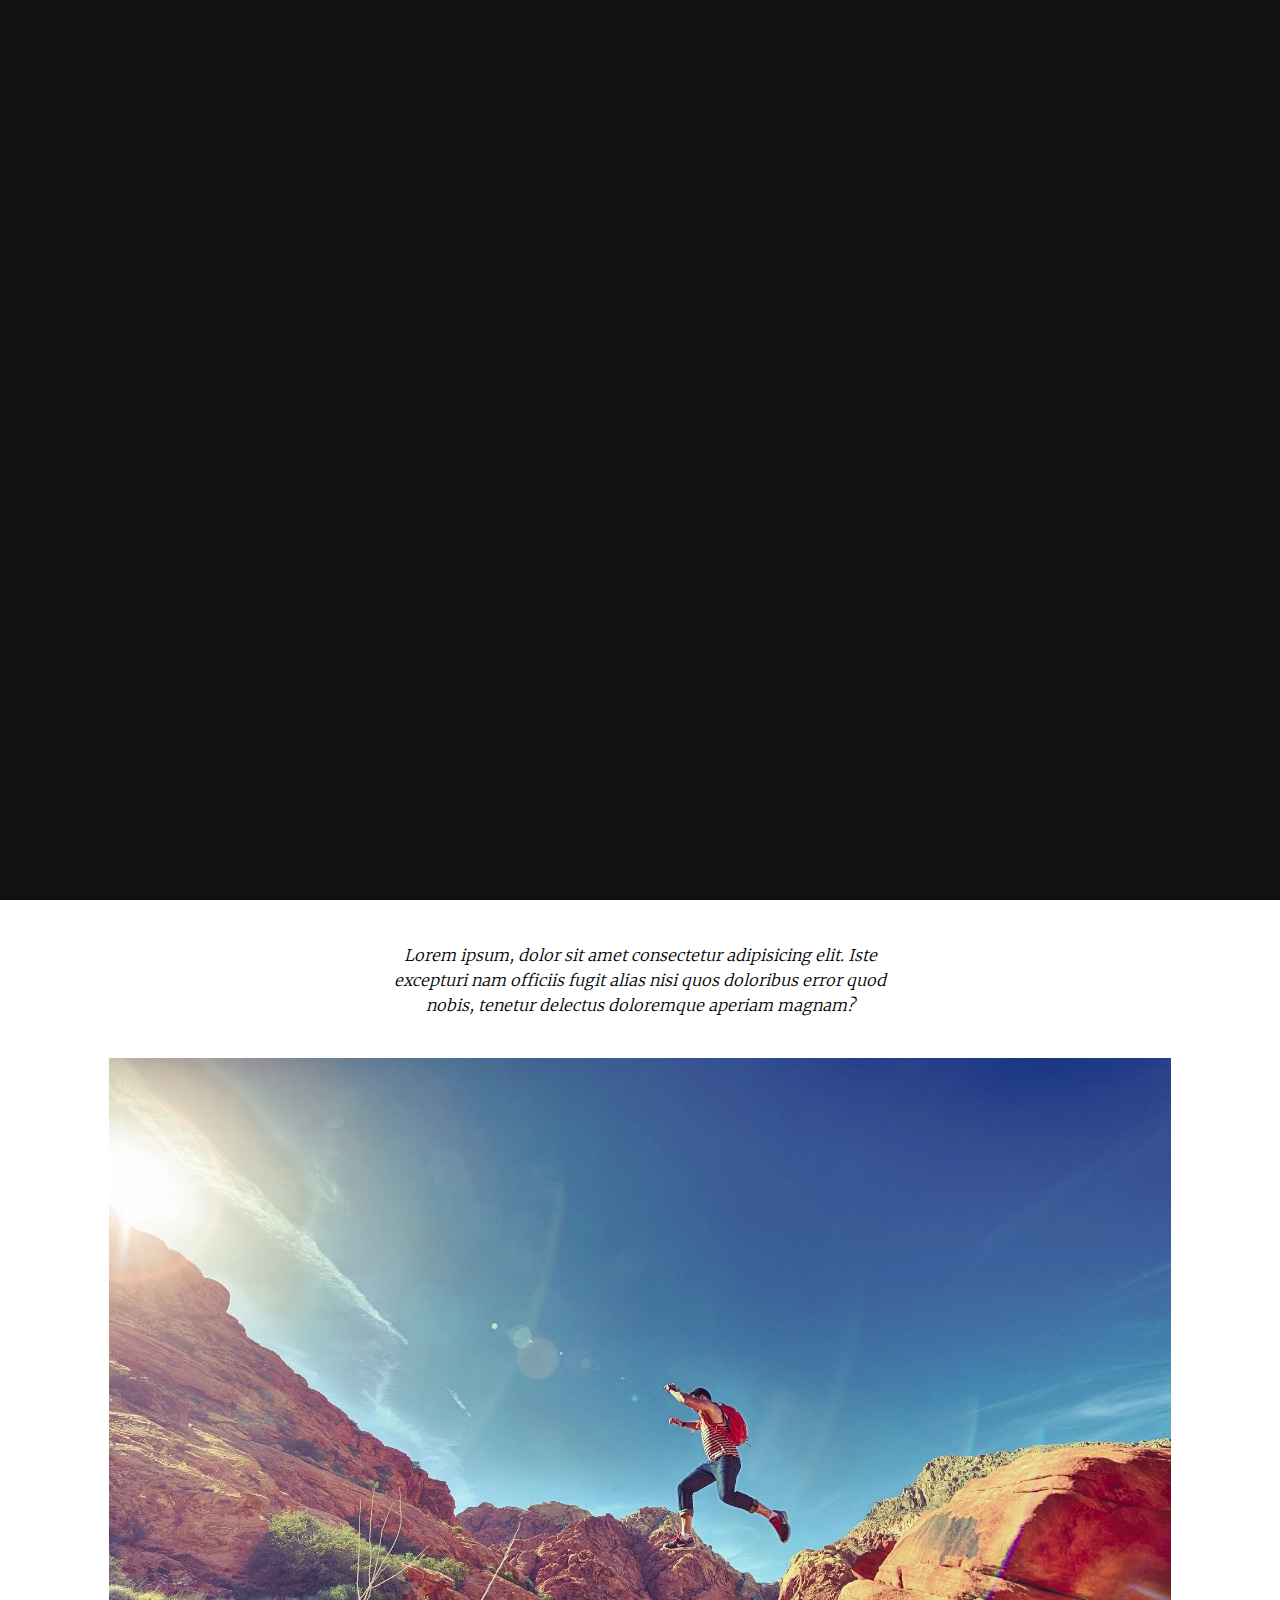
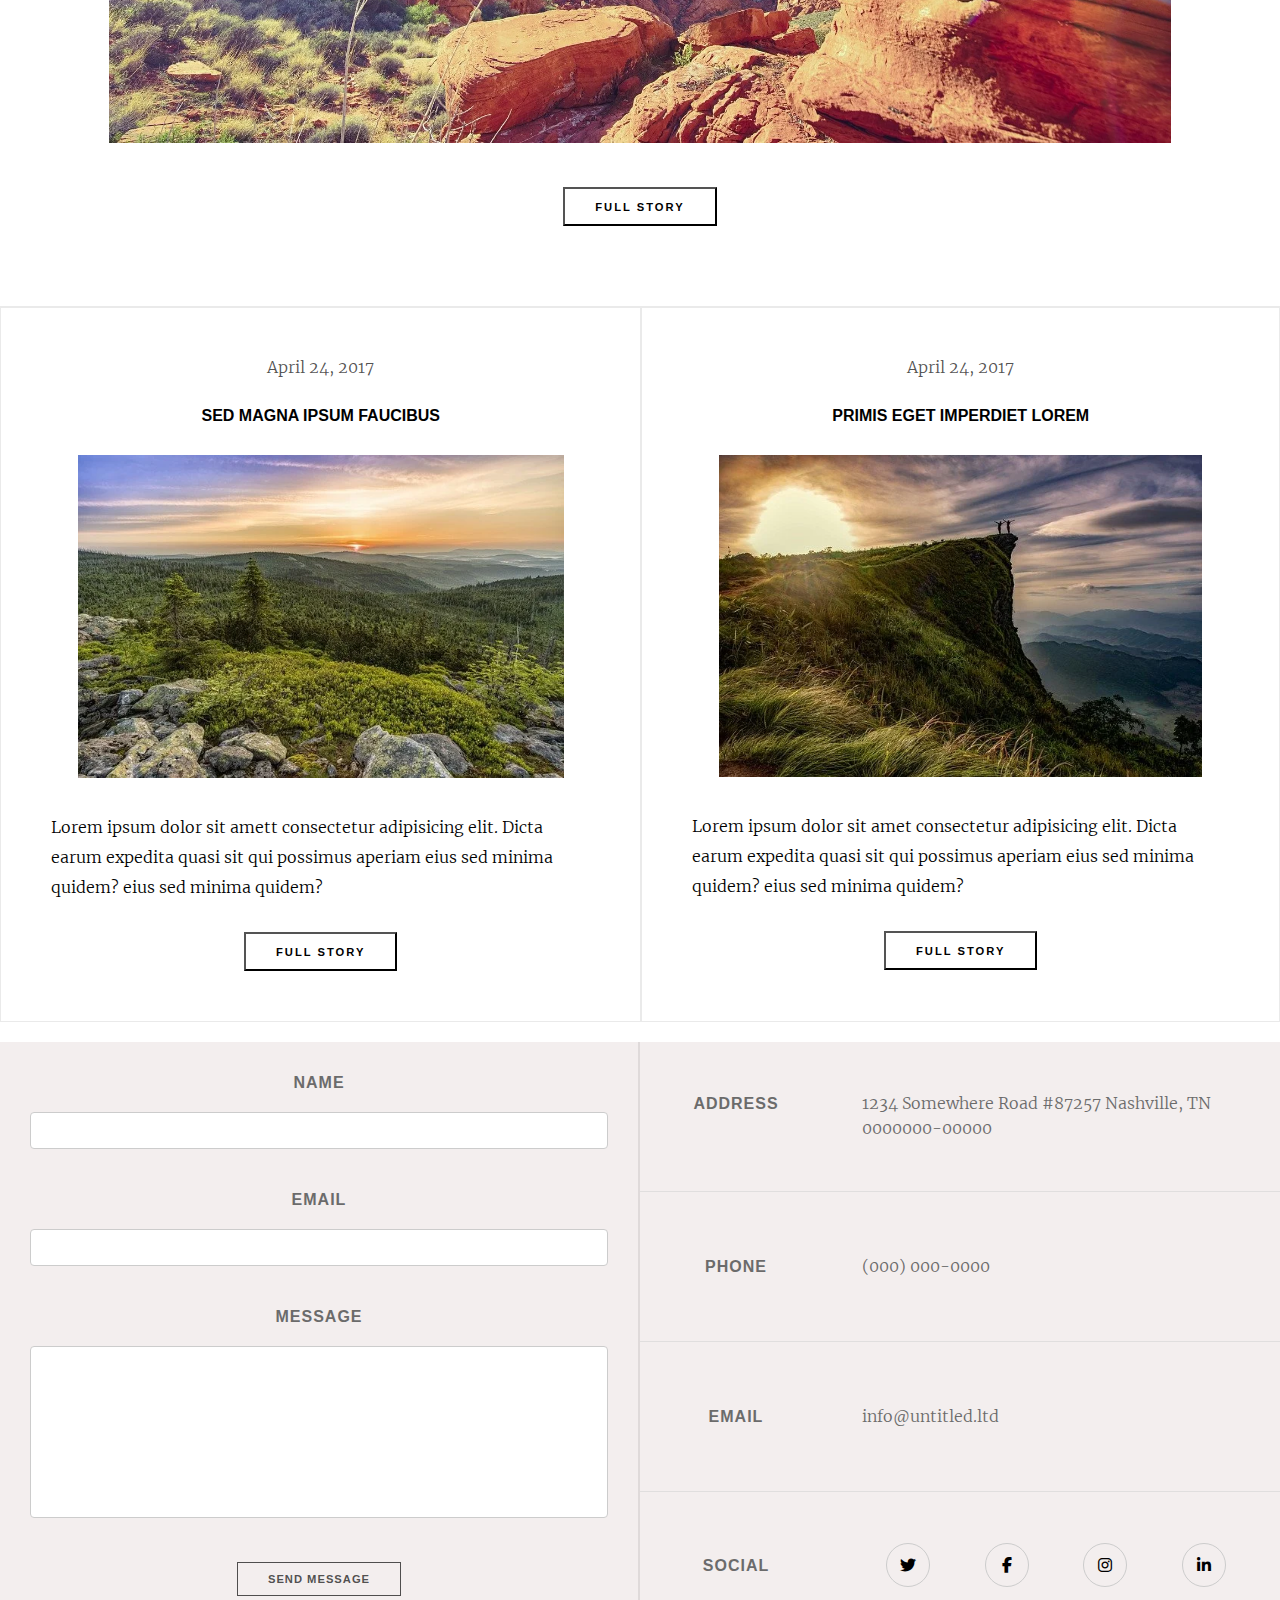
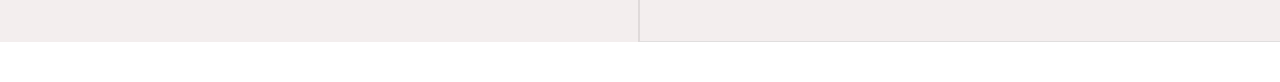
==== commit 55a31317: "ajout photo" ====
--- a/index.html
+++ b/index.html
@@ -6,7 +6,7 @@
     <meta name="viewport" content="width=device-width, initial-scale=1.0" />
     <title>La Montagne</title>
 
-    <link rel="stylesheet" href="assets/styles/index.css" />
+    <link rel="stylesheet" href="./assets/styles/index.css" />
     <!-- Fonts awesome -->
     <link
       rel="stylesheet"
@@ -21,9 +21,12 @@
         Lorem ipsum dolor sit amet, consectetur adipisicing elit. Quas et ad,
         temporibus explicabo dignissimos laboriosam.
       </p>
-      <button class="arrow" id="#header" alt="flechepourdescendre">
-        <a href="#header"><i class="fa-solid fa-arrow-down"></i></a>
+      <button>
+        <a href="#ancre-nav">
+          <i class="fa-solid fa-arrow-down-long"></i>
+        </a>
       </button>
+
       <nav>
         <ul class="left-side">
           <li><a href="#">this is massively</a></li>
@@ -47,7 +50,7 @@
       </nav>
     </header>
 
-    <section class="section1" id="header">
+    <section class="section1" id="ancre-nav">
       <div class="massive">
         <div class="hr-sect">April 25, 2017</div>
         <h2>and this is a massive headline</h2>
@@ -56,7 +59,7 @@
           excepturi nam officiis fugit alias nisi quos doloribus error quod
           nobis, tenetur delectus doloremque aperiam magnam?
         </p>
-        <img src="assets/images/pic01.webp" alt="" />
+        <img src="./assets/images/pic01.webp" alt="" />
         <button><a href="">full story</a></button>
       </div>
     </section>
@@ -66,7 +69,7 @@
         <div class="date">april 24, 2017</div>
         <h3>sed magna ipsum faucibus</h3>
         <div class="mn-pic">
-          <img src="assets/images/pic02.webp" alt="photo foret luxuriante" />
+          <img src="./assets/images/pic02.webp" alt="photo foret luxuriante" />
           <p>
             Lorem ipsum dolor sit amett consectetur adipisicing elit. Dicta
             earum expedita quasi sit qui possimus aperiam eius sed minima
@@ -81,7 +84,7 @@
         <h3>primis eget imperdiet lorem</h3>
         <div class="mn-pic">
           <img
-            src="assets/images/pic03.webp"
+            src="./assets/images/pic03.webp"
             alt="photo falaise dans une foret"
           />
           <p>
@@ -153,4 +156,4 @@
       </div>
     </footer>
   </body>
-</html>
+</html>--- a/assets/styles/index.css
+++ b/assets/styles/index.css
@@ -1,339 +1,369 @@
+;/*# sourceMappingURL=index.css.map */
+
 @font-face {
-  font-family: "font1";
-  src: url(../fonts/Inter-VariableFont_slnt\,wght.ttf);
+  font-family: "inter-bold";
+  src: url(../fonts/Inter-ExtraBold.ttf);
 }
+
 @font-face {
-  font-family: "font2";
+  font-family: "merri";
   src: url(../fonts/Merriweather-Light.ttf);
 }
-* {
-  margin: 0;
-  padding: 0;
-  box-sizing: border-box;
-  list-style: none;
-}
+  * {
+    margin: 0;
+    padding: 0;
+    box-sizing: border-box;
+    list-style: none;
+  }
 
-body {
-  background: url(../images/bg.webp) fixed center/cover;
-  margin: 0 auto;
-  max-width: 1100px;
-}
-@media screen and (max-width: 690px) {
   body {
-    margin: 10px;
-  }
-}
-
-a {
-  text-decoration: none;
-  font-family: font1, sans-serif;
-}
-
-header {
-  min-height: 400px;
-  background-color: transparent;
-  margin: 0 auto;
-  padding: 50px 0 0 0;
-}
-@media screen and (max-width: 690px) {
+    background: url(../images/bg.webp) fixed center/cover;
+    text-align: center;
+    font-family: merri, serif;
+    max-width: 1300px;
+    margin: 0 auto;
+  }
+  
+  body:before {
+    content: "";
+    position: absolute;
+    height: 100%;
+    width: 100%;
+    top: 0;
+    left: 0;
+    background: #111111;
+    -webkit-animation: animBefore 1.5s ease forwards;
+            animation: animBefore 1.5s ease forwards;
+    -webkit-animation-delay: 0.15s;
+            animation-delay: 0.15s;
+  }
+  
+  @-webkit-keyframes animBefore {
+    to {
+      opacity: 0;
+    }
+  }
+  
+  @keyframes animBefore {
+    to {
+      opacity: 0;
+    }
+  }
+  
+  a {
+    text-decoration: none;
+    font-family: font1, sans-serif;
+  }
+  
   header {
+    min-height: 400px;
+    background-color: transparent;
+    margin: 0 auto;
+    padding: 50px 0 0 0;
+  }
+  @media screen and (max-width: 690px) {
+    header {
+      width: 100%;
+    }
+  }
+  header h1 {
+    font-family: font1, sans-serif;
+    color: #fff;
+    font-weight: bold;
+    text-transform: uppercase;
+    letter-spacing: 3px;
+    text-align: center;
+    width: 700px;
+    margin: 100px auto;
+    font-size: 3rem;
+  }
+  @media screen and (max-width: 690px) {
+    header h1 {
+      font-size: 2rem;
+      width: 100%;
+    }
+  }
+  header p {
+    font-style: italic;
+    color: #fff;
+    text-align: center;
+    margin: 20px;
+    font-size: 1.5rem;
+  }
+  header button {
+    margin: 0 auto;
+    border-radius: 50%;
+    border: 2px solid #fff;
+    padding: 10px;  
+    width: 44px;
+    height: 44px;
+    display: flex;
+    justify-content: center;
+    align-items: center;
+    transition: 0.3s;
+    background: transparent;
+    margin-top: 90px;
+    color: #fff!important;
+  }
+  header .arrow {
+    display: flex;
+    justify-content: center;
+    color: #fff!important;
+  }
+  
+  .fa-solid, .fas {
+    font-weight: 900;
+    color: white;
+  }
+  nav {
+    display: flex;
+    justify-content: space-between;
+    background-color: rgba(255, 255, 255, 0.164);
+    margin-top: 90px;
+    height: 50px;
+  }
+  nav .right-side {
+    width: 30%;
+  }
+  @media screen and (max-width: 690px) {
+    nav .right-side {
+      display: none;
+    }
+  }
+  @media screen and (max-width: 690px) {
+    nav .left-side {
+      width: 100%;
+      text-align: center;
+    }
+  }
+  nav ul {
+    overflow: hidden;
+    display: flex;
+    justify-content: space-between;
+  }
+  nav li {
+    display: flex;
+    justify-content: space-between;
+    align-items: center;
+  }
+  nav li:hover {
+    background: rgb(240, 239, 239);
+  }
+  nav a {
+    color: #fff;
+    font-family: font1, sans-serif;
+    font-weight: 700;
+    text-transform: uppercase;
+    font-size: 0.8rem;
+    height: auto;
+    padding: 10px;
+    transition: 0.2s;
+  }
+  nav a:hover {
+    color: black;
+  }
+  
+  .section1 {
+    background: #fff;
+    padding-bottom: 30px;
+  }
+  .section1 .massive {
+    text-align: center;
+    padding: 50px;
+  }
+  .section1 .hr-sect {
+    display: flex;
+    flex-basis: 80%;
+    align-items: center;
+    color: black;
+    font-family: font2, sans-serif;
+    margin: 15px 0px;
+  }
+  .section1 .hr-sect:before,
+  .section1 .hr-sect:after {
+    content: "";
+    flex-grow: 1;
+    background: rgb(240, 239, 239);
+    height: 1.6px;
+    line-height: 0px;
+    margin: 0px 50px 0 50px;
+  }
+  .section1 h2 {
+    font-family: font1, sans-serif;
+    text-transform: uppercase;
+    max-width: 500px;
+    margin: 40px auto;
+    letter-spacing: 2px;
+    font-weight: 800;
+    font-size: 2.3rem;
+    letter-spacing: 5px;
+  }
+  .section1 p {
+    max-width: 500px;
+    margin: 0 auto;
+    line-height: 25px;
+    font-style: italic;
+  }
+  .section1 img {
+    padding: 40px 0 40px;
+    max-width: 90%;
+    height: auto;
+  }
+  
+  .section2 {
+    background: #fff;
+    display: flex;
+    justify-content: space-around;
+    text-align: center;
+  }
+  @media screen and (max-width: 690px) {
+    .section2 {
+      display: block;
+    }
+  }
+  .section2 .container {
+    max-width: 1100px;
+    padding: 50px;
+    box-shadow: inset 0 1px 0 rgba(0, 0, 0, 0.082);
+    border: 1px solid rgba(0, 0, 0, 0.082);
+  }
+  .section2 .date {
+    text-transform: capitalize;
+    margin-bottom: 30px;
+    color: rgba(37, 36, 36, 0.797);
+  }
+  .section2 h3 {
+    text-transform: uppercase;
+    font-size: 1rem;
+    font-family: font1, sans-serif;
+    margin-bottom: 30px;
+  }
+  .section2 img {
+    -o-object-fit: cover;
+       object-fit: cover;
+    max-width: 90%;
+    height: auto;
+    margin-bottom: 30px;
+  }
+  .section2 p {
+    text-align: left;
+    margin-bottom: 30px;
+    line-height: 30px;
+  }
+  
+  footer {
+    background-color: rgb(243, 238, 238);
+    margin: 20px 0 40px 0;
+    display: grid;
+    grid-template-columns: 50% 50%;
+  }
+  @media screen and (max-width: 690px) {
+    footer {
+      display: block;
+    }
+  }
+  footer form {
+    padding: 30px;
+    border-right: 2px solid rgba(0, 0, 0, 0.082);
+  }
+  footer input[type=text],
+  footer textarea {
     width: 100%;
-  }
-}
-header h1 {
-  font-family: font1, sans-serif;
-  color: #fff;
-  font-weight: bold;
-  text-transform: uppercase;
-  letter-spacing: 3px;
-  text-align: center;
-  width: 700px;
-  margin: 100px auto;
-  font-size: 3rem;
-}
-@media screen and (max-width: 690px) {
-  header h1 {
-    font-size: 2rem;
-    width: 100%;
-  }
-}
-header p {
-  font-style: italic;
-  color: #fff;
-  text-align: center;
-  margin: 20px;
-  font-size: 1.5rem;
-}
-header button {
-  margin: 0 auto;
-  border-radius: 50%;
-  border: 2px solid #fff;
-  padding: 10px;
-  border-radius: 50px;
-  width: 44px;
-  height: 44px;
-  display: flex;
-  justify-content: center;
-  align-items: center;
-  transition: 0.3s;
-  background: transparent;
-  margin-top: 90px;
-}
-header .arrow {
-  display: flex;
-  justify-content: center;
-  color: #fff;
-}
-
-nav {
-  display: flex;
-  justify-content: space-between;
-  background-color: rgba(255, 255, 255, 0.164);
-  margin-top: 90px;
-  height: 50px;
-}
-nav .right-side {
-  width: 30%;
-}
-@media screen and (max-width: 690px) {
-  nav .right-side {
-    display: none;
-  }
-}
-@media screen and (max-width: 690px) {
-  nav .left-side {
-    width: 100%;
-    text-align: center;
-  }
-}
-nav ul {
-  overflow: hidden;
-  display: flex;
-  justify-content: space-between;
-}
-nav li {
-  display: flex;
-  justify-content: space-between;
-  align-items: center;
-}
-nav li:hover {
-  background: rgb(240, 239, 239);
-}
-nav a {
-  color: #fff;
-  font-family: font1, sans-serif;
-  font-weight: 700;
-  text-transform: uppercase;
-  font-size: 0.8rem;
-  height: auto;
-  padding: 10px;
-  transition: 0.2s;
-}
-nav a:hover {
-  color: black;
-}
-
-.section1 {
-  background: #fff;
-  padding-bottom: 30px;
-}
-.section1 .massive {
-  text-align: center;
-  padding: 50px;
-}
-.section1 .hr-sect {
-  display: flex;
-  flex-basis: 80%;
-  align-items: center;
-  color: black;
-  font-family: font2, sans-serif;
-  margin: 15px 0px;
-}
-.section1 .hr-sect:before,
-.section1 .hr-sect:after {
-  content: "";
-  flex-grow: 1;
-  background: rgb(240, 239, 239);
-  height: 1.6px;
-  line-height: 0px;
-  margin: 0px 50px 0 50px;
-}
-.section1 h2 {
-  font-family: font1, sans-serif;
-  text-transform: uppercase;
-  max-width: 500px;
-  margin: 40px auto;
-  letter-spacing: 2px;
-  font-weight: 800;
-  font-size: 2.3rem;
-  letter-spacing: 5px;
-}
-.section1 p {
-  max-width: 500px;
-  margin: 0 auto;
-  line-height: 25px;
-  font-style: italic;
-}
-.section1 img {
-  padding: 40px 0 40px;
-  max-width: 90%;
-  height: auto;
-}
-
-.section2 {
-  background: #fff;
-  display: flex;
-  justify-content: space-around;
-  text-align: center;
-}
-@media screen and (max-width: 690px) {
-  .section2 {
-    display: block;
-  }
-}
-.section2 .container {
-  max-width: 1100px;
-  padding: 50px;
-  box-shadow: inset 0 1px 0 rgba(0, 0, 0, 0.082);
-  border: 1px solid rgba(0, 0, 0, 0.082);
-}
-.section2 .date {
-  text-transform: capitalize;
-  margin-bottom: 30px;
-  color: rgba(37, 36, 36, 0.797);
-}
-.section2 h3 {
-  text-transform: uppercase;
-  font-size: 1rem;
-  font-family: font1, sans-serif;
-  margin-bottom: 30px;
-}
-.section2 img {
-  -o-object-fit: cover;
-     object-fit: cover;
-  max-width: 90%;
-  height: auto;
-  margin-bottom: 30px;
-}
-.section2 p {
-  text-align: left;
-  margin-bottom: 30px;
-  line-height: 30px;
-}
-
-footer {
-  background: #fff;
-  margin: 20px 0 40px 0;
-  display: grid;
-  grid-template-columns: 50% 50%;
-}
-@media screen and (max-width: 690px) {
-  footer {
-    display: block;
-  }
-}
-footer form {
-  padding: 30px;
-  border-right: 2px solid rgba(0, 0, 0, 0.082);
-}
-footer input[type=text],
-footer textarea {
-  width: 100%;
-  margin: 20px 0 40px;
-  border-radius: 4px;
-  border: 1px solid #ccc;
-  padding: 10px;
-  resize: none;
-}
-footer label {
-  text-transform: uppercase;
-  color: rgb(107, 107, 107);
-  font-family: font1, sans-serif;
-  font-weight: 600;
-  letter-spacing: 1px;
-}
-@media screen and (max-width: 690px) {
+    margin: 20px 0 40px;
+    border-radius: 4px;
+    border: 1px solid #ccc;
+    padding: 10px;
+    resize: none;
+  }
   footer label {
-    font-size: 0.9rem;
-  }
-}
-footer button {
-  background: transparent;
-  padding: 10px 30px 10px 30px;
-  cursor: pointer;
-  color: rgba(37, 36, 36, 0.797);
-  border: 1px solid rgba(37, 36, 36, 0.797);
-  font-weight: 800;
-  letter-spacing: 1px;
-  text-transform: uppercase;
-  font-size: 0.7rem;
-}
-footer button:hover {
-  background: rgba(216, 215, 215, 0.711);
-}
-@media screen and (max-width: 690px) {
-  footer .contacts {
-    border-top: solid 1px rgba(0, 0, 0, 0.082);
-  }
-}
-footer .contacts div {
-  height: 150px;
-  display: grid;
-  align-items: baseline;
-  align-content: center;
-  grid-template-columns: 30% 70%;
-  border-bottom: 1px solid rgba(216, 215, 215, 0.711);
-}
-footer .contacts div span {
-  text-transform: uppercase;
-  font-family: font1, sans-serif;
-  font-weight: 600;
-  color: rgb(107, 107, 107);
-  letter-spacing: 1px;
-  padding: 30px;
-}
-@media screen and (max-width: 690px) {
+    text-transform: uppercase;
+    color: rgb(107, 107, 107);
+    font-family: font1, sans-serif;
+    font-weight: 600;
+    letter-spacing: 1px;
+  }
+  @media screen and (max-width: 690px) {
+    footer label {
+      font-size: 0.9rem;
+    }
+  }
+  footer button {
+    background: transparent;
+    padding: 10px 30px 10px 30px;
+    cursor: pointer;
+    color: rgba(37, 36, 36, 0.797);
+    border: 1px solid rgba(37, 36, 36, 0.797);
+    font-weight: 800;
+    letter-spacing: 1px;
+    text-transform: uppercase;
+    font-size: 0.7rem;
+  }
+  footer button:hover {
+    background: rgba(216, 215, 215, 0.711);
+  }
+  @media screen and (max-width: 690px) {
+    footer .contacts {
+      border-top: solid 1px rgba(0, 0, 0, 0.082);
+    }
+  }
+  footer .contacts div {
+    height: 150px;
+    display: grid;
+    align-items: baseline;
+    align-content: center;
+    grid-template-columns: 30% 70%;
+    border-bottom: 1px solid rgba(216, 215, 215, 0.711);
+  }
   footer .contacts div span {
-    font-size: 0.9rem;
-  }
-}
-footer .contacts div p {
-  color: rgb(107, 107, 107);
-  line-height: 25px;
-  text-align: left;
-  padding: 30px;
-}
-footer .contacts div ul {
-  display: flex;
-  justify-content: space-evenly;
-}
-footer .contacts div a {
-  border: 1px solid #ccc;
-  border-radius: 50px;
-  width: 44px;
-  height: 44px;
-  display: flex;
-  justify-content: center;
-  align-items: center;
-  transition: 0.3s;
-  color: black;
-}
-footer .contacts div a:hover {
-  background: rgba(216, 215, 215, 0.711);
-}
-
-button {
-  background: transparent;
-  padding: 10px 30px 10px 30px;
-  cursor: pointer;
-}
-button:hover {
-  background: rgba(216, 215, 215, 0.711);
-}
-button a {
-  color: black;
-  font-weight: 800;
-  letter-spacing: 2px;
-  text-transform: uppercase;
-  font-size: 0.7rem;
-}/*# sourceMappingURL=index.css.map */+    text-transform: uppercase;
+    font-family: font1, sans-serif;
+    font-weight: 600;
+    color: rgb(107, 107, 107);
+    letter-spacing: 1px;
+    padding: 30px;
+  }
+  @media screen and (max-width: 690px) {
+    footer .contacts div span {
+      font-size: 0.9rem;
+    }
+  }
+  footer .contacts div p {
+    color: rgb(107, 107, 107);
+    line-height: 25px;
+    text-align: left;
+    padding: 30px;
+  }
+  footer .contacts div ul {
+    display: flex;
+    justify-content: space-evenly;
+  }
+  footer .contacts div a {
+    border: 1px solid #ccc;
+    border-radius: 50px;
+    width: 44px;
+    height: 44px;
+    display: flex;
+    justify-content: center;
+    align-items: center;
+    transition: 0.3s;
+    color: black;
+  }
+  footer .contacts div a:hover {
+    background: rgba(216, 215, 215, 0.711);
+  }
+  
+  button {
+    background: transparent;
+    padding: 10px 30px 10px 30px;
+    cursor: pointer;
+  }
+  button:hover {
+    background: rgba(216, 215, 215, 0.711);
+  }
+  button a {
+    color: black;
+    font-weight: 800;
+    letter-spacing: 2px;
+    text-transform: uppercase;
+    font-size: 0.7rem;
+  }/*# sourceMappingURL=index.css.map */